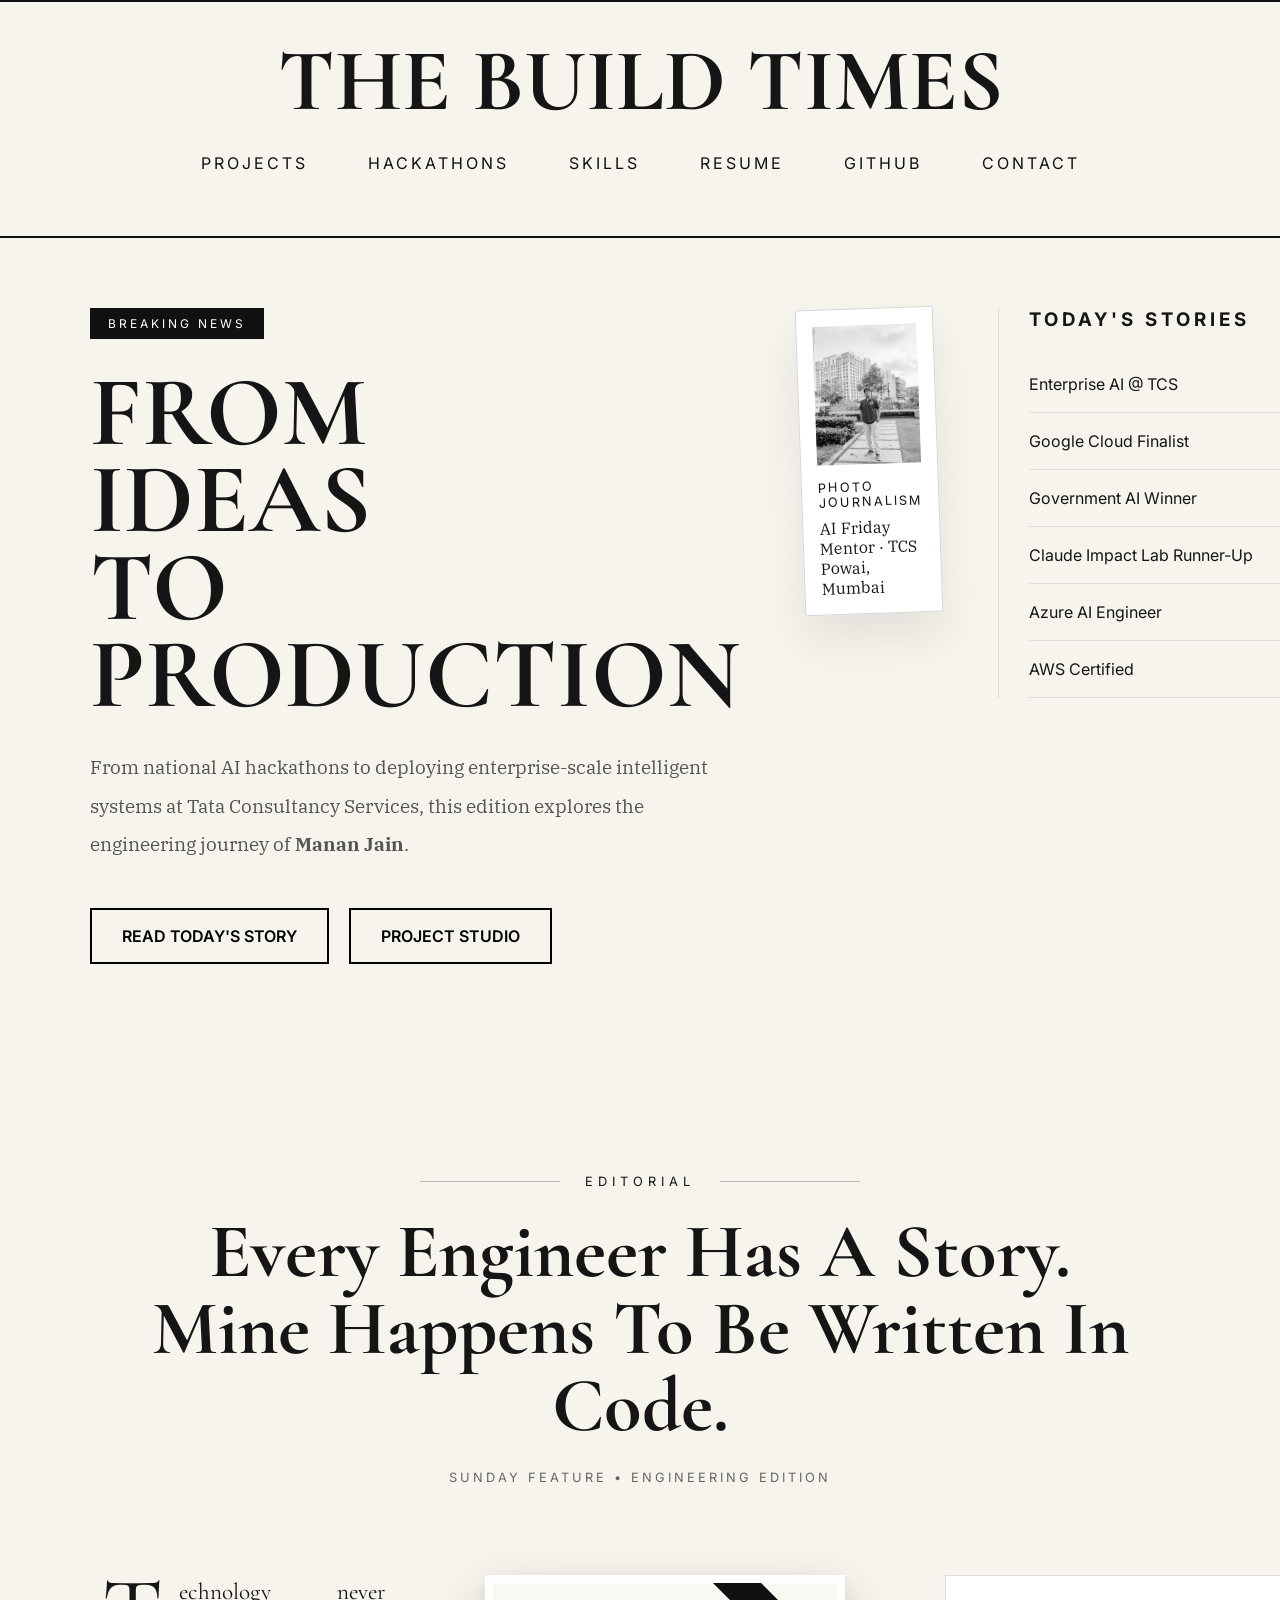
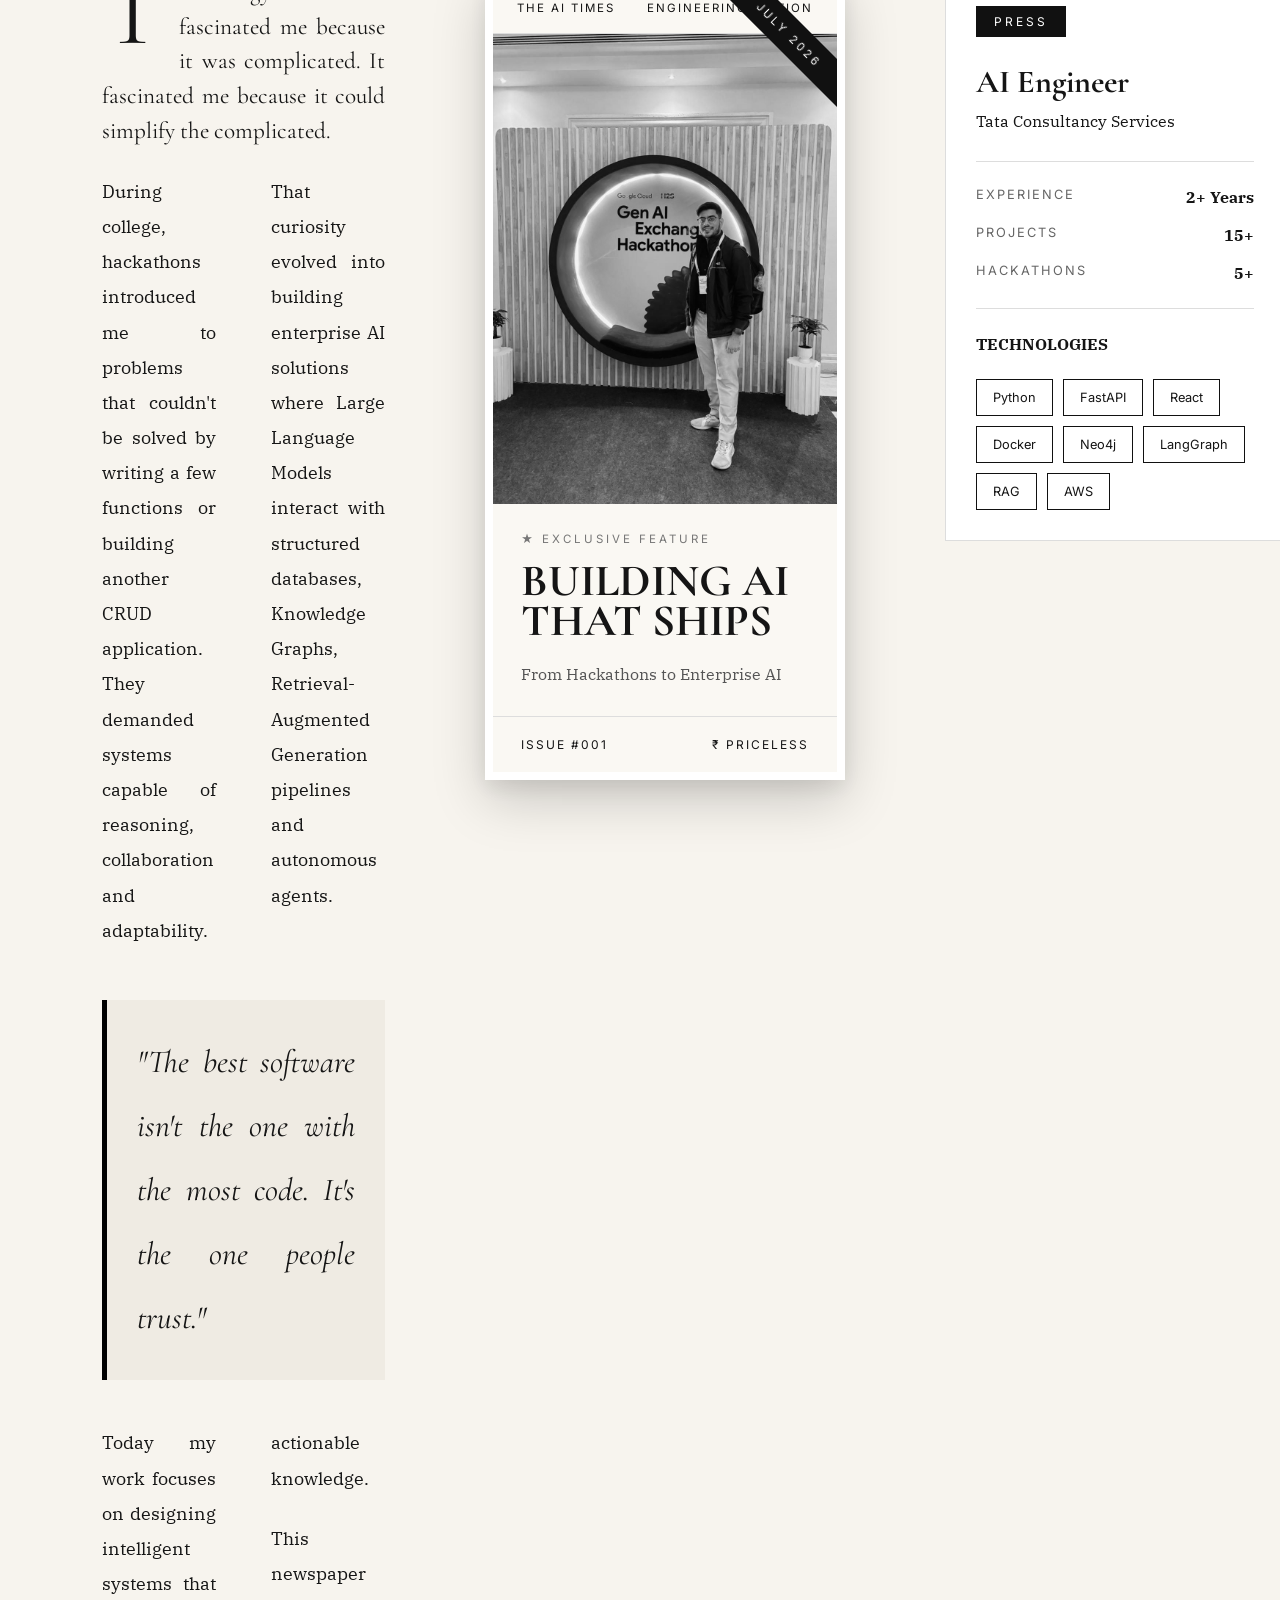
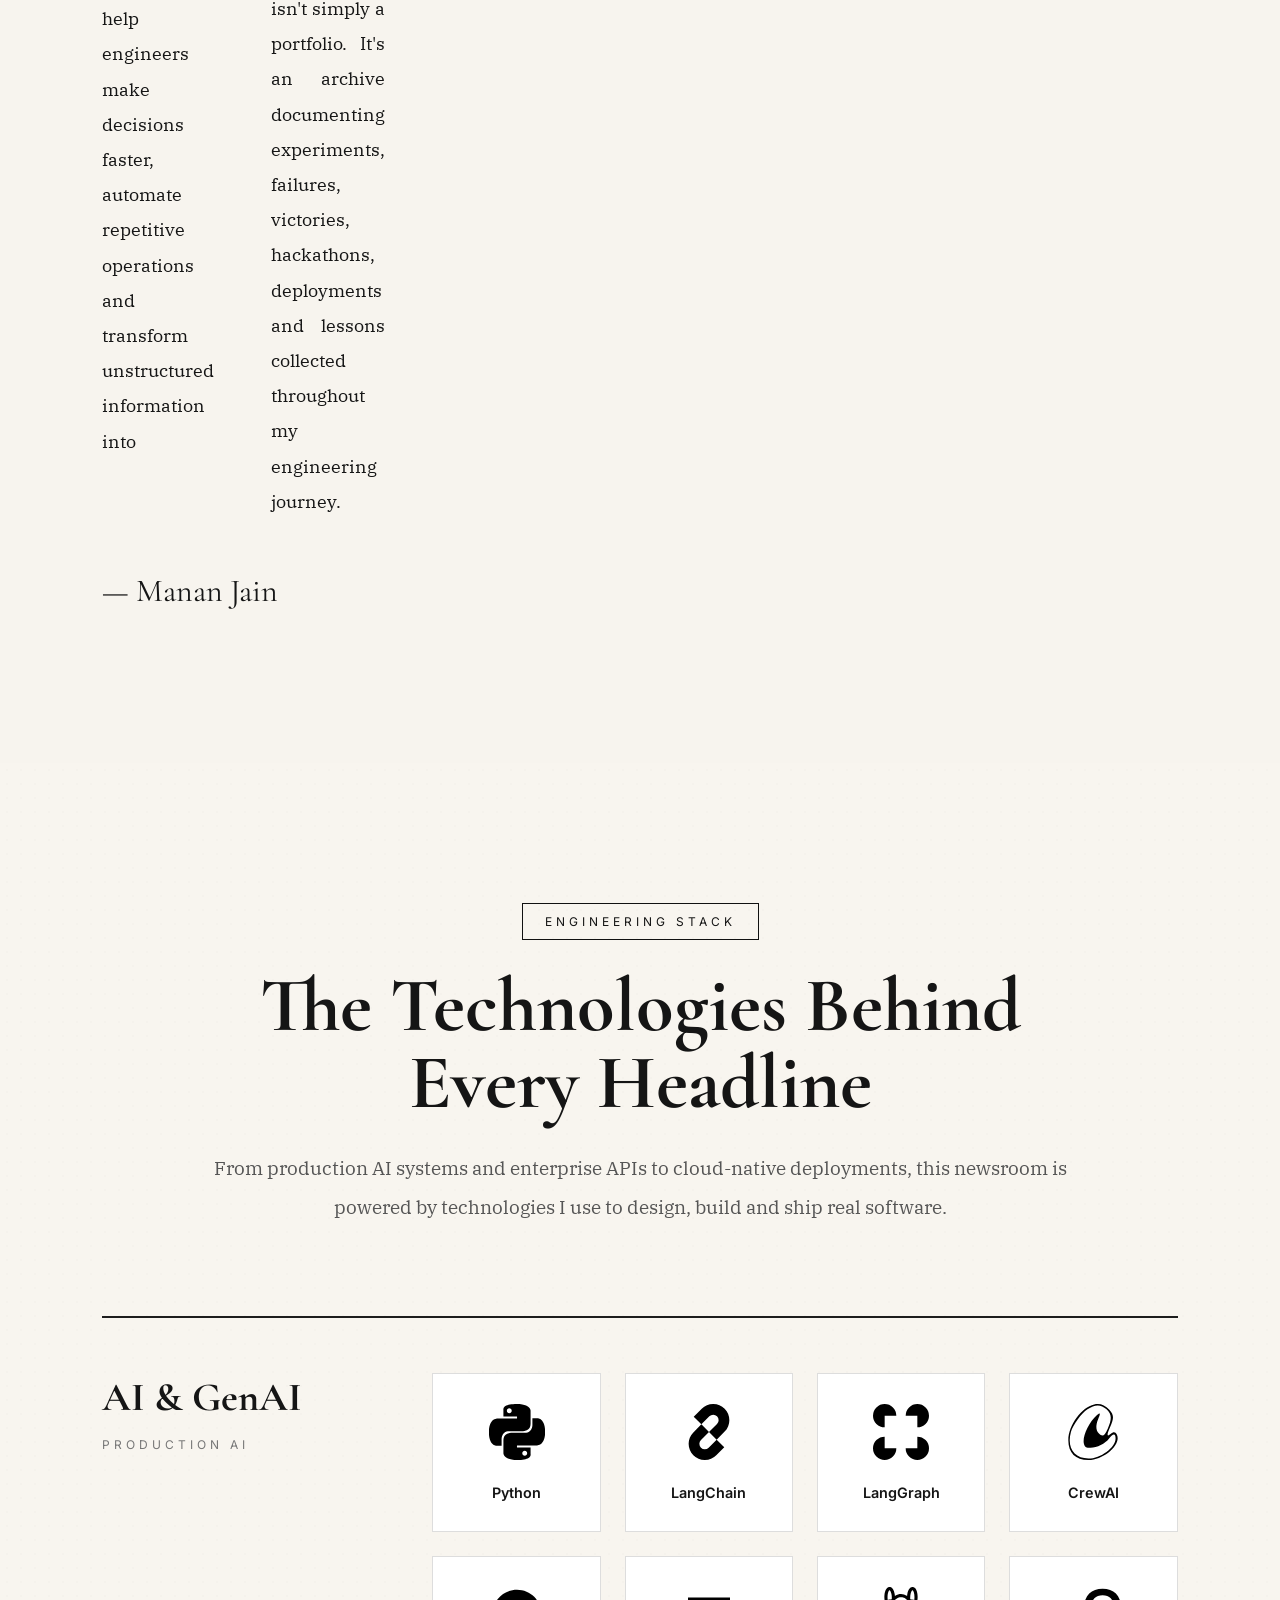
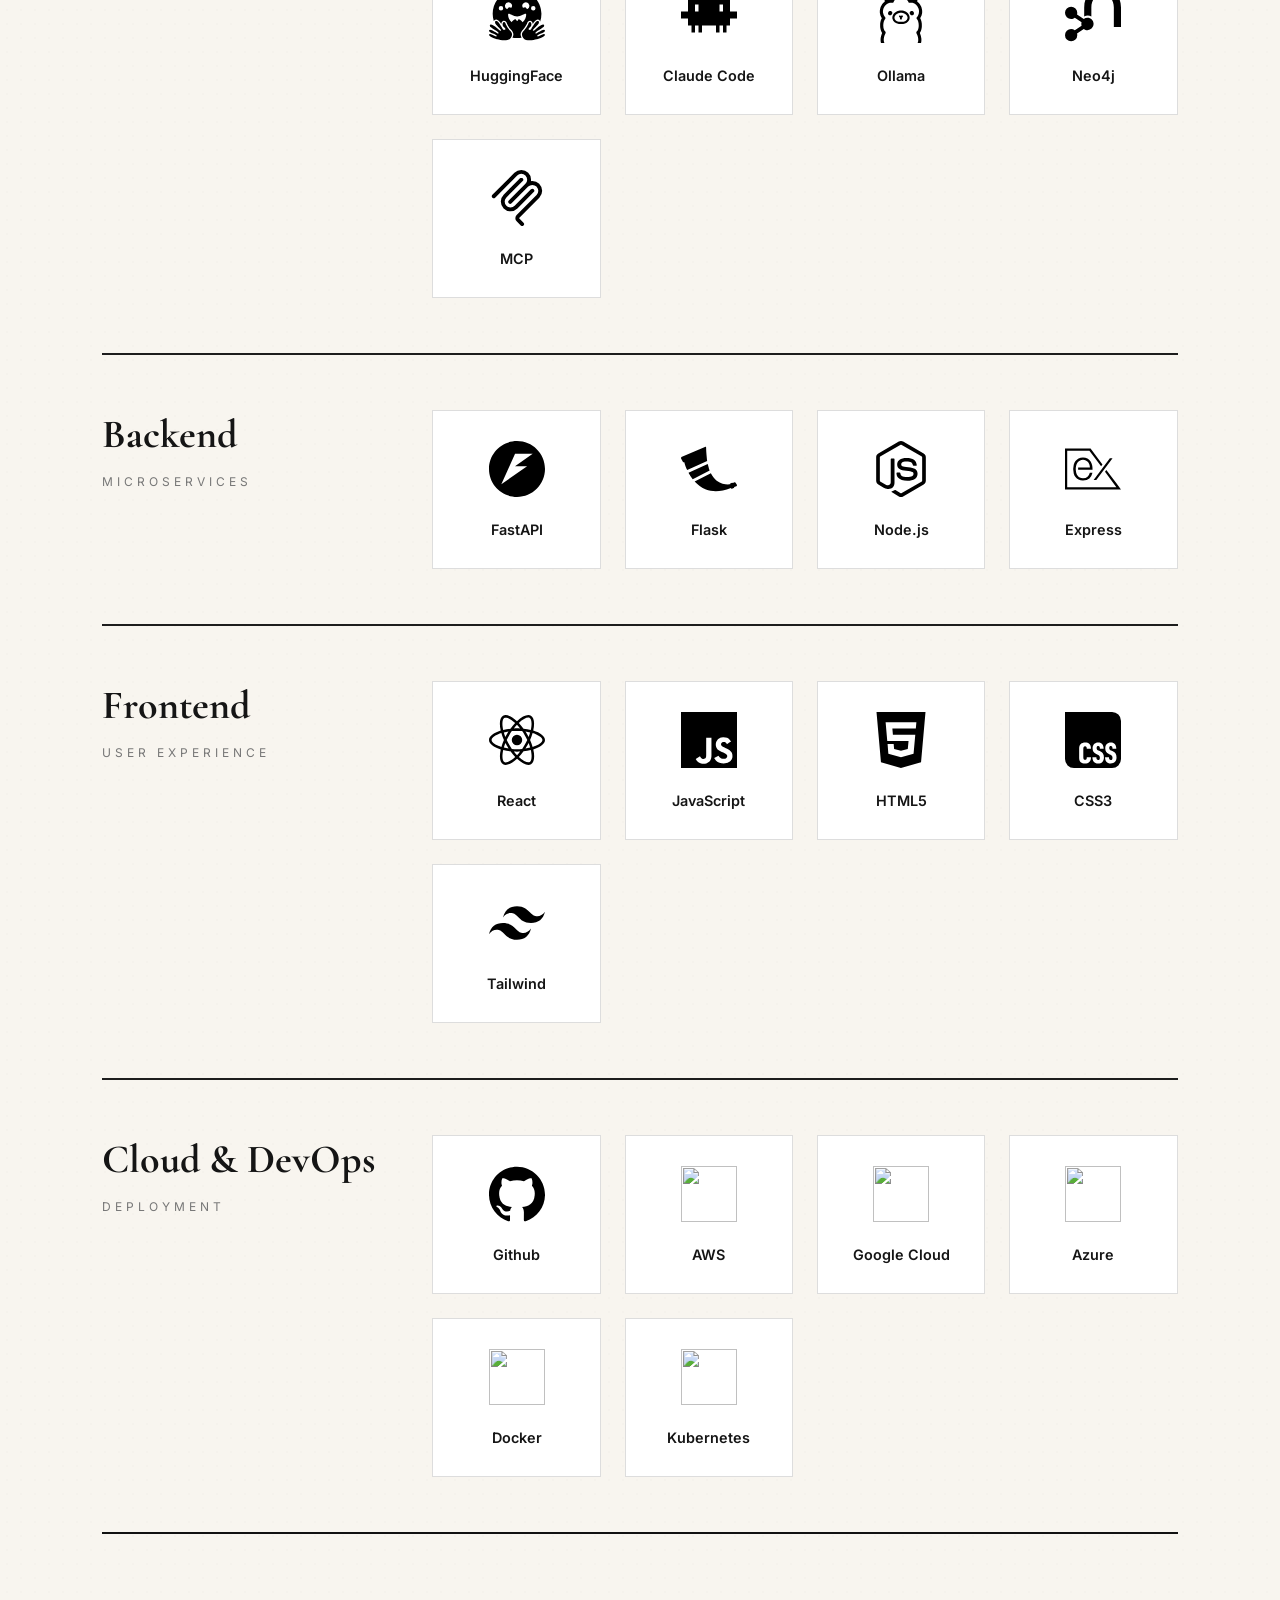
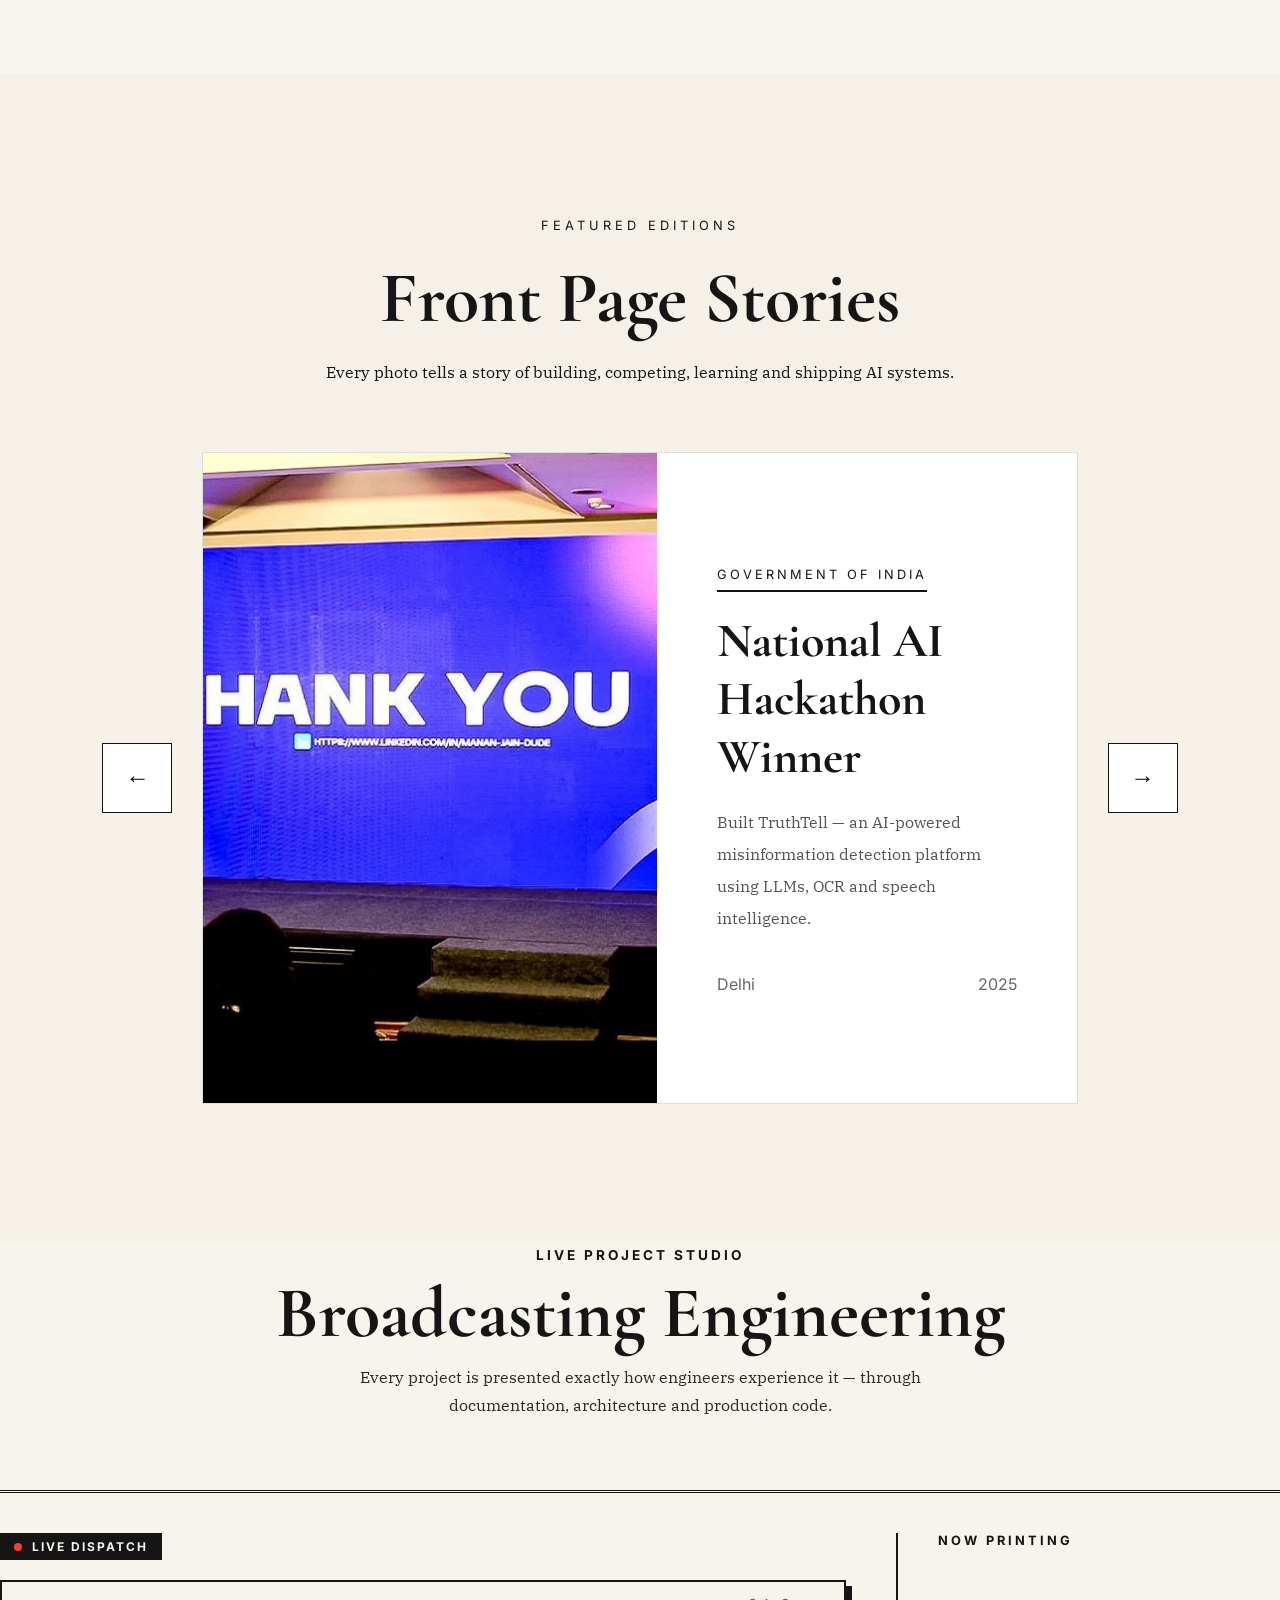
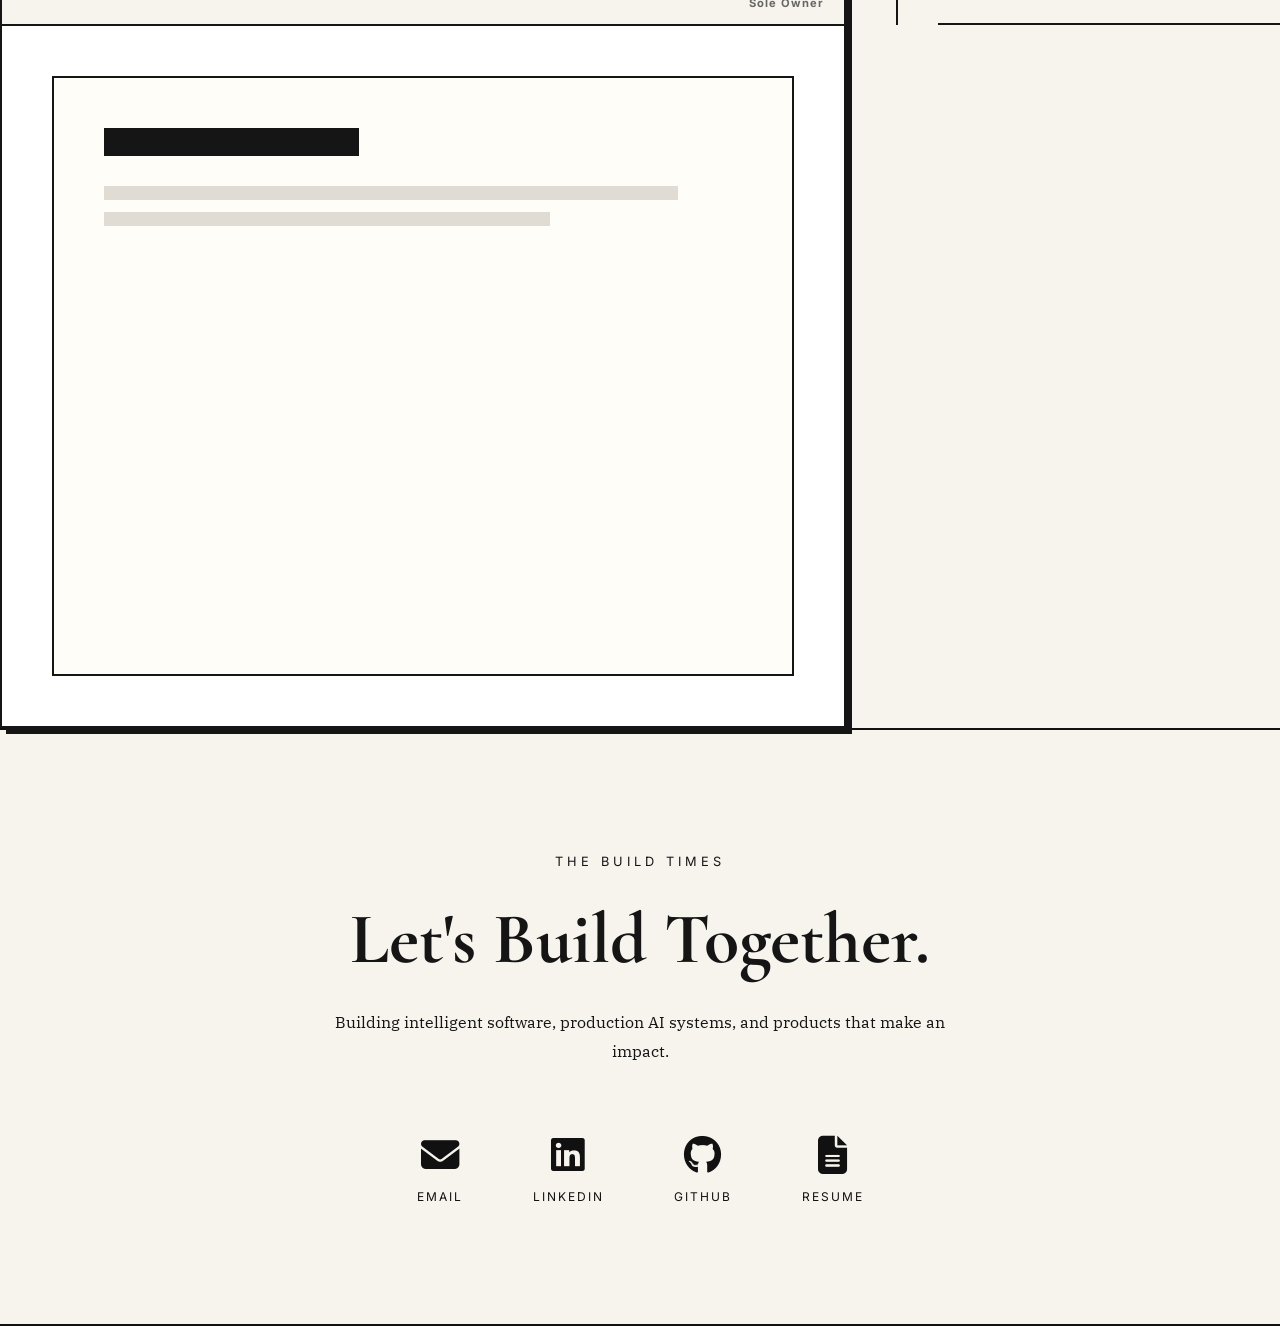
==== index.html @ 295b3997 "updated" ====
<!DOCTYPE html>
<html lang="en">

<head>

    <meta charset="UTF-8">

    <meta name="viewport"
          content="width=device-width, initial-scale=1.0">

    <meta name="description"
          content="The AI Times | AI Engineer Manan Jain">

    <title>The AI Times | Manan Jain</title>

    <!-- Fonts -->

    <link rel="preconnect"
          href="https://fonts.googleapis.com">

    <link rel="preconnect"
          href="https://fonts.gstatic.com"
          crossorigin>

    <link href="https://fonts.googleapis.com/css2?family=Cormorant+Garamond:wght@400;500;600;700&family=IBM+Plex+Serif:wght@300;400;500;600&family=IBM+Plex+Mono:wght@400;500&family=Inter:wght@300;400;500;600;700&display=swap"
          rel="stylesheet">

    <link rel="stylesheet"
          href="css/style.css">
          <link rel="stylesheet"
          href="css/editor.css">
          <link rel="stylesheet"
          href="css/newsroom.css">
          <link rel="stylesheet" href="css/engineering-stack.css">
          <link rel="stylesheet" href="css/hackathon.css">
          <link rel="stylesheet" href="css/projects.css">
          <link rel="stylesheet" href="css/final-edition.css">
          <link rel="stylesheet" href="https://cdnjs.cloudflare.com/ajax/libs/github-markdown-css/5.5.1/github-markdown-light.min.css">
          <link rel="stylesheet"
href="https://cdnjs.cloudflare.com/ajax/libs/font-awesome/6.7.2/css/all.min.css">
<script src="https://cdnjs.cloudflare.com/ajax/libs/marked/12.0.2/marked.min.js"></script>

</head>

<body>

<div class="paper-overlay"></div>

<header class="masthead">


    <h1 class="newspaper-name">

        THE BUILD TIMES

    </h1>

    <nav class="masthead-bottom">
         <a href="#projects">Projects</a>

        <a href="#hackathons">Hackathons</a>

        <a href="#stack">Skills</a>


        <a href="https://drive.google.com/file/d/14LAEJkdYUDRkCPzv9OD-IFrw7Sqq-zqJ/view?usp=drive_link" target="_blank">Resume</a>

        <a href="https://github.com/manan-dude" target="_blank">GitHub</a>

        <a href="#contact">Contact</a>

    </nav>

</header>
<main>

<section class="hero">

    <div class="hero-left">

        <span class="breaking">

            BREAKING NEWS

        </span>

        <h2>

    FROM

    <br>

    IDEAS

    <br>

    TO

    <br>

    PRODUCTION

</h2>
        <p>

            From national AI hackathons to deploying
            enterprise-scale intelligent systems at Tata Consultancy Services,
            this edition explores the engineering journey of
            <strong>Manan Jain</strong>.

        </p>

        <div class="hero-buttons">

            <a href="#editor">

                READ TODAY'S STORY

            </a>

            <a href="#projects">

                PROJECT STUDIO

            </a>

        </div>

    </div>

    <div class="hero-center">

        <div class="photo-card">

            <img src="assets/images/editor1.jpg"
                 alt="Manan Jain">

            <div class="photo-caption">

                PHOTO JOURNALISM

                <span>

                    AI Friday Mentor · TCS Powai, Mumbai

                </span>

            </div>

        </div>

    </div>

  
    <aside class="hero-right">

        <h3>

            TODAY'S STORIES

        </h3>

        <ul>

            <li>Enterprise AI @ TCS</li>

            <li>Google Cloud Finalist</li>

            <li>Government AI Winner</li>

            <li>Claude Impact Lab Runner-Up</li>

            <li>Azure AI Engineer</li>

            <li>AWS Certified</li>

        </ul>

    </aside>

</section>


<!-- ===================================================
                    EDITOR'S NOTE
==================================================== -->

<section class="editorial" id="editor">

    <div class="editorial-heading">

        <div class="heading-line"></div>

        <span>EDITORIAL</span>

        <div class="heading-line"></div>

    </div>

    <h2 class="editor-title">

        Every Engineer Has A Story.

        <br>

        Mine Happens To Be Written In Code.

    </h2>

    <p class="editor-date">

        Sunday Feature • Engineering Edition

    </p>

    <div class="editorial-grid">

        <!-- LEFT ARTICLE -->

        <article class="editor-story">

            <p class="lead">

                Technology never fascinated me because it was complicated.

                It fascinated me because it could simplify the complicated.

            </p>

            <p>

                During college, hackathons introduced me to problems that
                couldn't be solved by writing a few functions or building another
                CRUD application. They demanded systems capable of reasoning,
                collaboration and adaptability.

            </p>

            <p>

                That curiosity evolved into building enterprise AI solutions
                where Large Language Models interact with structured databases,
                Knowledge Graphs, Retrieval-Augmented Generation pipelines and
                autonomous agents.

            </p>

            <blockquote>

                "The best software isn't the one with the most code.

                It's the one people trust."

            </blockquote>

            <p>

                Today my work focuses on designing intelligent systems that help
                engineers make decisions faster, automate repetitive operations
                and transform unstructured information into actionable
                knowledge.

            </p>

            <p>

                This newspaper isn't simply a portfolio.

                It's an archive documenting experiments, failures, victories,
                hackathons, deployments and lessons collected throughout my
                engineering journey.

            </p>

            <footer>

                — Manan Jain

            </footer>

        </article>


        <!-- CENTER IMAGE -->

        <!-- Magazine Cover -->

<div class="magazine-wrapper">

    <div class="magazine-cover">

        <div class="issue-tag">
            JULY 2026
        </div>

        <div class="cover-header">

            <span>THE AI TIMES</span>

            <span>ENGINEERING EDITION</span>

        </div>

        <div class="cover-image">

            <img src="assets/images/google-cloud.jpg"
                 alt="Manan Jain">

        </div>

        <div class="cover-content">

            <p class="exclusive">

                ★ EXCLUSIVE FEATURE
            </p>

            <h3>

                BUILDING AI
                <br>
                THAT SHIPS

            </h3>

            <p class="cover-description">

                From Hackathons to Enterprise AI

            </p>

        </div>

        <div class="cover-footer">

            <span>Issue #001</span>

            <span>₹ PRICELESS</span>

        </div>

        <div class="shine"></div>

    </div>

</div>


        <!-- RIGHT PANEL -->

        <aside class="press-card">

            <div class="stamp">

                PRESS

            </div>

            <h3>

                AI Engineer

            </h3>

            <p>

                Tata Consultancy Services

            </p>

            <div class="divider"></div>

            <div class="passport">

                <span>Experience</span>

                <strong>2+ Years</strong>

            </div>

            <div class="passport">

                <span>Projects</span>

                <strong>15+</strong>

            </div>

            <div class="passport">

                <span>Hackathons</span>

                <strong>5+</strong>

            </div>

            <div class="divider"></div>

            <h4>

                TECHNOLOGIES

            </h4>

            <div class="skills">

                <span>Python</span>

                <span>FastAPI</span>

                <span>React</span>

                <span>Docker</span>

                <span>Neo4j</span>

                <span>LangGraph</span>

                <span>RAG</span>

                <span>AWS</span>

            </div>

        </aside>

    </div>

</section>

<!-- ======================================================
                ENGINEERING STACK
======================================================= -->

<section class="engineering-stack" id="stack">

    <div class="stack-header">

        <span class="stack-tag">

            ENGINEERING STACK

        </span>

        <h2>

            The Technologies Behind Every Headline

        </h2>

        <p>

            From production AI systems and enterprise APIs to cloud-native
            deployments, this newsroom is powered by technologies I use to
            design, build and ship real software.

        </p>

    </div>

    <!-- AI -->

    <article class="stack-category">

        <div class="category-header">

            <h3>AI & GenAI</h3>

            <span>PRODUCTION AI</span>

        </div>

        <div class="logo-grid">

            <div class="tech-card" >
                <img src="assets/images/icons/backend/python.svg">
                <span>Python</span>
            </div>

            <div class="tech-card" >
                <img src="assets/images/icons/ai/langchain.svg">
                <span>LangChain</span>
            </div>

            <div class="tech-card" >
                <img src="assets/images/icons/ai/langgraph.svg">
                <span>LangGraph</span>
            </div>

            <div class="tech-card" >
               <img src="assets/images/icons/ai/crewai.svg">
                <span>CrewAI</span>
            </div>


            <div class="tech-card" >
                <img src="assets/images/icons/ai/huggingface.svg">
                <span>HuggingFace</span>
            </div>

             <div class="tech-card" >
                <img src="assets/images/icons/ai/claudecode.svg">
                <span>Claude Code</span>
            </div>


            <div class="tech-card" >
                <img src="assets/images/icons/ai/ollama.svg">
                <span>Ollama</span>
            </div>

            <div class="tech-card" >
                <img src="assets/images/icons/ai/neo4j.svg">
                <span>Neo4j</span>
            </div>

              <div class="tech-card" >
                <img src="assets/images/icons/ai/modelcontextprotocol.svg">
                <span>MCP</span>
            </div>

        </div>

    </article>

    <!-- Backend -->

    <article class="stack-category">

        <div class="category-header">

            <h3>Backend</h3>

            <span>MICROSERVICES</span>

        </div>

        <div class="logo-grid">

            <div class="tech-card" >

                <img src="assets/images//icons/backend/fastapi.svg">

                <span>FastAPI</span>

            </div>

            <div class="tech-card" >

                <img src="assets/images/icons/backend/flask.svg">

                <span>Flask</span>

            </div>

            <div class="tech-card" >

                <img src="assets/images/icons/backend/nodedotjs.svg">

                <span>Node.js</span>

            </div>

            <div class="tech-card" >

                <img src="assets/images/icons/backend/express.svg">

                <span>Express</span>

            </div>

        </div>

    </article>

    <!-- Frontend -->

    <article class="stack-category">

        <div class="category-header">

            <h3>Frontend</h3>

            <span>USER EXPERIENCE</span>

        </div>

        <div class="logo-grid">

            <div class="tech-card" >

                <img src="assets/images/icons/frontend/react.svg">

                <span>React</span>

            </div>

            <div class="tech-card" >

                <img src="assets/images/icons/frontend/javascript.svg">

                <span>JavaScript</span>

            </div>

            <div class="tech-card" >

                <img src="assets/images/icons/frontend/html5.svg">

                <span>HTML5</span>

            </div>

            <div class="tech-card" >

                <img src="assets/images/icons/frontend/css.svg">

                <span>CSS3</span>

            </div>

            <div class="tech-card" >

                <img src="assets/images/icons/frontend/tailwindcss.svg">

                <span>Tailwind</span>

            </div>

        </div>

    </article>

    <!-- Cloud -->

    <article class="stack-category">

        <div class="category-header">

            <h3>Cloud & DevOps</h3>

            <span>DEPLOYMENT</span>

        </div>

        <div class="logo-grid">

            <div class="tech-card" >

                <img src="assets/images/icons/cloud/github.svg">

                <span>Github</span>

            </div>

            <div class="tech-card" >

                
            <img src="https://cdn.jsdelivr.net/gh/devicons/devicon@latest/icons/amazonwebservices/amazonwebservices-original-wordmark.svg" />
          

                <span>AWS</span>

            </div>

            <div class="tech-card" >

                
            <img src="https://cdn.jsdelivr.net/gh/devicons/devicon@latest/icons/googlecloud/googlecloud-original.svg" />
          

                <span>Google Cloud</span>

            </div>

            <div class="tech-card" >

                
            <img src="https://cdn.jsdelivr.net/gh/devicons/devicon@latest/icons/azure/azure-original.svg" />
          

                <span>Azure</span>

            </div>

            <div class="tech-card" >

               
            <img src="https://cdn.jsdelivr.net/gh/devicons/devicon@latest/icons/docker/docker-original.svg" />
          

                <span>Docker</span>

            </div>

            <div class="tech-card" >

            <img src="https://cdn.jsdelivr.net/gh/devicons/devicon@latest/icons/kubernetes/kubernetes-original.svg" />
          

                <span>Kubernetes</span>

            </div>

        </div>

    </article>

</div>

</section>

<!-- ==========================================
        FRONT PAGE STORIES
=========================================== -->

<section class="hackathon-section" id="hackathons">

    <div class="section-title">

        <span>FEATURED EDITIONS</span>

        <h2>Front Page Stories</h2>

        <p>
            Every photo tells a story of building, competing, learning and
            shipping AI systems.
        </p>

    </div>

    <div class="carousel">

        <button class="nav prev">&#8592;</button>

        <div class="carousel-track">

            <!-- Slide 1 -->

            <article class="story active">

                <div class="story-image">

                    <img src="assets/images/hackathon/govt-ai.jpg">

                </div>

                <div class="story-content">

                    <span class="edition">

                        GOVERNMENT OF INDIA

                    </span>

                    <h3>

                        National AI Hackathon Winner

                    </h3>

                    <p>

                        Built TruthTell — an AI-powered misinformation
                        detection platform using LLMs, OCR and speech
                        intelligence.

                    </p>

                    <div class="meta">

                        <span>Delhi</span>

                        <span>2025</span>

                    </div>

                </div>

            </article>

            <!-- Slide 2 -->

            <article class="story">

                <div class="story-image">

                    <img src="assets/images/hackathon/google.jpg">

                </div>

                <div class="story-content">

                    <span class="edition">

                        GOOGLE CLOUD

                    </span>

                    <h3>

                        Global GenAI Finalist

                    </h3>

                    <p>

                        Reached the final round among thousands of teams by
                        building a production-ready GenAI solution.

                    </p>

                    <div class="meta">

                        <span>Banglore</span>

                        <span>2025</span>

                    </div>

                </div>

            </article>

                        <!-- Slide 3 -->

            <article class="story">

                <div class="story-image">

                    <img src="assets/images/hackathon/Claude.jpg">

                </div>

                <div class="story-content">

                    <span class="edition">

                        Claude x Nashik Kumbathon


                    </span>

                    <h3>
                        Claude India Impact Lab  Runner-up
                       
                    </h3>

                    <p>

                        Secured 2nd Position by developing a real-time CCTV face recognition system that identifies missing persons using
pretrained face recognition models, face embeddings, and vector similarity search.


                    </p>

                    <div class="meta">

                        <span>Mumbai</span>

                        <span>2026</span>

                    </div>

                </div>

            </article>

                    <!-- Slide 3 -->

            <article class="story">

                <div class="story-image">

                    <img src="assets/images/hackathon/certificate.png">

                </div>

                <div class="story-content">

                    <span class="edition">

                        Adobe


                    </span>

                    <h3>
                       Document Cloud Hackathon  Winner
                       
                    </h3>

                    <p>

                       This challenge aims to create a Resume Builder application that uses the Adobe Document Generation API to dynamically create PDF resumes from DOCX based templates.


                    </p>

                    <div class="meta">

                        <span>Jaipur</span>

                        <span>2023</span>

                    </div>

                </div>

            </article>




        </div>

        <button class="nav next">&#8594;</button>

    </div>

</section>

<!-- ======================================
        LIVE PROJECT STUDIO
======================================= -->
<section class="studio" id="projects">
 
    <div class="studio-header">
        <span>Live Project Studio</span>
        <h2>Broadcasting Engineering</h2>
        <p>
            Every project is presented exactly how engineers experience it —
            through documentation, architecture and production code.
        </p>
    </div>
 
    <div class="studio-grid">
 
        <!-- LEFT: Editorial Document Framing -->
        <div class="document-area">
 
            <div class="live-indicator">
                <span class="dot"></span>
                LIVE DISPATCH
            </div>
 
            <div class="document-frame">
                <!-- Clean Editorial Header replacing the dark browser bar -->
                <div class="document-meta-bar">
                    <div class="document-url" id="browser-address"></div>
                    <div class="document-stamp">Sole Owner</div>
                </div>
 
                <!-- Main markdown output area -->
                <div id="readme-container" class="markdown-body">
                    <!-- Clean minimal line placeholder matching paper theme -->
                    <div class="readme-skeleton">
                        <div class="skel-line h"></div>
                        <div class="skel-line w90"></div>
                        <div class="skel-line w70"></div>
                    </div>
                    
                </div>

                <div id="iframe-container" style="display:none;">
    <iframe
        id="project-frame"
        loading="lazy">
    </iframe>
</div>
            </div>
        </div>
 
        <!-- RIGHT: Editorial Index Sidebar -->
        <aside class="studio-sidebar">
 
            <span class="playing">NOW PRINTING</span>
            <h3 id="project-title"></h3>
            <p id="project-description"></p>
 
            <div class="stack-list" id="stack-list"></div>
            
            <nav class="channel-list" id="channel-list"></nav>
 
        </aside>
    </div>
 
</section>

<!-- ===========================================
            FINAL EDITION
=========================================== -->
<section class="contact-section" id="contact">

    <span class="contact-tag">

        THE BUILD TIMES

    </span>

    <h2>

        Let's Build Together.

    </h2>

    <p>

        Building intelligent software, production AI systems,
        and products that make an impact.

    </p>

    <div class="contact-links">

        <a href="mailto:manan9950678721@gmail.com">

            <i class="fa-solid fa-envelope"></i>

            <span>Email</span>

        </a>

        <a href="https://www.linkedin.com/in/manan-jain-dude/"
           target="_blank">

            <i class="fa-brands fa-linkedin"></i>

            <span>LinkedIn</span>

        </a>

        <a href="https://github.com/manan-dude"
           target="_blank">

            <i class="fa-brands fa-github"></i>

            <span>GitHub</span>

        </a>

        <a href="https://drive.google.com/file/d/14LAEJkdYUDRkCPzv9OD-IFrw7Sqq-zqJ/view?usp=drive_link"
           target="_blank">

            <i class="fa-solid fa-file-lines"></i>

            <span>Resume</span>

        </a>

    </div>

</section>

 
<script>
/* ===================================================
   PROJECT REGISTRY
   ---------------------------------------------------
   This is the ONLY place you edit to add a project.
 
   1. Drop your project's README.md into /readmes,
      named to match the `readme` path below.
   2. Add an entry to this array.
   3. Done — the sidebar, browser address bar, channel
      list, and screen all wire themselves up.
=================================================== */
 
const PROJECTS = [
     {
    id: "portfolio",
    label: "01 AI Analyst",
    title: "AI Analyst",
    description: "Venture Capitalist can review the startup's AI portfolio and get insights about the startup.",
    type: "html",
    source: "readmes/ai_analyst.html",
    stack: [
       "React", "FastAPI", "LangChain", "Redis", "Plotly", "Google Cloud", "MongoDB", "VertexAI"
    ]
},
    {
        id: "Talent Rank",
        label: "02 Talent Rank",
        title: "Talent Rank",
        description: "Intelligent Candidate Discovery & Ranking — at scale, on a laptop.",
        stack: ["Python", "FastAPI", "ML", "VectorDB", "LangChain"],
        address: "github.com/manan-dude/talent-rank",
        readme: "readmes/talent-rank.md",
        type: "readme"
    },
        {
        id: "AI Data Analyst",
        label: "03 AI Data Assistant",
        title: "Data Assistant",
        description: "A tool for analyzing and visualizing data with AI-powered insights.",
        stack: ["Python","langchain","plotly","react","fastapi","redis"],
        address: "github.com/manan-dude/ai-data-analyst",
        readme: "readmes/data_assist.md",
        type: "readme"
    },
    {
        id: "query-fusion",
        label: "04 Query Fusion",
        title: "Query Fusion",
        description: "A retrieval engine that blends structured and vector search into one query layer.",
        stack: ["HTML", "CSS", "JavaScript","MANIFEST"],
        address: "github.com/manan-dude/query-fusion",
        readme: "readmes/query-fusion.md",
        type: "readme"
    },

  
];
 
const readmeCache = {};
const readmeContainer = document.getElementById("readme-container");
const browserAddress = document.getElementById("browser-address");
const iframeContainer = document.getElementById("iframe-container");
const projectFrame = document.getElementById("project-frame");
const titleEl = document.getElementById("project-title");
const descEl = document.getElementById("project-description");
const stackEl = document.getElementById("stack-list");
const channelListEl = document.getElementById("channel-list");
 
marked.setOptions({ breaks: true, gfm: true });
 
function skeletonHTML(){
    return `<div class="readme-skeleton">
        <div class="skel-line h"></div>
        <div class="skel-line w90"></div>
        <div class="skel-line w70"></div>
        <div class="skel-line w90"></div>
        <div class="skel-line w40"></div>
    </div>`;
}
 
function errorHTML(project){
    return `<div class="readme-error">
        <p>Couldn't find <code>${project.readme}</code>.</p>
        <p>Make sure the file exists in the <code>readmes</code> folder
        next to this page.</p>
    </div>`;
}
 
async function fetchReadme(project){
    if (readmeCache[project.id]) return readmeCache[project.id];
    try{
        const res = await fetch(project.readme);
        if (!res.ok) return null;
        const text = await res.text();
        readmeCache[project.id] = text;
        return text;
    }catch(e){
        return null;
    }
}
 
function renderChannels(activeId){
    channelListEl.innerHTML = "";
    PROJECTS.forEach(project => {
        const btn = document.createElement("button");
        btn.className = "channel" + (project.id === activeId ? " active" : "");
        btn.textContent = project.label;
        btn.addEventListener("click", () => selectProject(project.id));
        channelListEl.appendChild(btn);
    });
}
 
function renderStack(project){
    stackEl.innerHTML = project.stack.map(s => `<span>${s}</span>`).join("");
}
 
async function selectProject(id) {
    const project = PROJECTS.find(p => p.id === id);
    if (!project) return;
 
    // 1. Update text metadata smoothly with fade animation
    titleEl.style.opacity = 0;
    descEl.style.opacity = 0;
    setTimeout(() => {
        titleEl.textContent = project.title;
        descEl.textContent = project.description;
        titleEl.style.opacity = 1;
        descEl.style.opacity = 1;
    }, 150);
 
    // 2. Update common sidebar/header items
    renderStack(project);
    renderChannels(id);
    browserAddress.textContent = "THE AI TIMES • ISSUE 0" + (PROJECTS.indexOf(project) + 1);
 
    // 3. Route actions completely based on project type
    if (project.type === "readme") {
        // Toggle view containers
        readmeContainer.style.display = "block";
        iframeContainer.style.display = "none";
        projectFrame.src = ""; // Clear out previous iframe source
 
        // Show skeleton loading lines
        readmeContainer.innerHTML = skeletonHTML();
 
        // Fetch and parse markdown text
        const md = await fetchReadme(project);
        if (md) {
            readmeContainer.style.opacity = 0;
            setTimeout(() => {
                // If container already has class="markdown-body", you can drop the extra wrap div
                readmeContainer.innerHTML = marked.parse(md); 
                readmeContainer.style.opacity = 1;
            }, 200);
        } else {
            readmeContainer.innerHTML = errorHTML(project);
        }

    } else {
        // Toggle view containers for Live Preview
        readmeContainer.style.display = "none";
        iframeContainer.style.display = "block";
        projectFrame.src = project.source;
 
    }
} 
renderChannels(PROJECTS[0].id);
renderStack(PROJECTS[0]);
selectProject(PROJECTS[0].id);
</script>
<script src="js/hackathon.js"></script>
</html>
---- css/style.css ----
*{

margin:0;

padding:0;

box-sizing:border-box;

}

body{

background:#F7F4EE;

font-family:"IBM Plex Serif",serif;

color:#151515;

overflow-x:hidden;

}

.paper-overlay{

position:fixed;

inset:0;

pointer-events:none;

opacity:.07;

background-image:url("https://grainy-gradients.vercel.app/noise.svg");

z-index:-1;

}

.masthead{

    max-width:1400px;

    margin:0 auto;

    padding:35px 0;

    border-top:2px solid #111;

    border-bottom:2px solid #111;

    display:grid;

    grid-template-rows:auto auto auto;

    justify-items:center;

    row-gap:28px;

}

.masthead-top,
.masthead-bottom{

    display:flex;

    justify-content:center;

    align-items:center;

    gap:60px;

    flex-wrap:wrap;

    width:100%;

}
.masthead-top a,
.masthead-bottom a{

    position:relative;

    text-decoration:none;

    color:#111;

    text-transform:uppercase;

    letter-spacing:3px;

    font-size:1rem;

    font-family:Inter,sans-serif;

    transition:color .3s ease;

}

.masthead-top a::after,
.masthead-bottom a::after{

    content:"";

    position:absolute;

    left:50%;

    bottom:-8px;

    width:0;

    height:1px;

    background:#111;

    transition:.35s ease;

    transform:translateX(-50%);

}

.masthead-top a:hover::after,
.masthead-bottom a:hover::after{

    width:100%;

}

.masthead-top a:hover,
.masthead-bottom a:hover{

    color:#000;

}
.newspaper-name{

    font-family:"Cormorant Garamond",serif;

    font-size:5.5rem;

    font-weight:700;

    line-height:1;

    text-align:center;

    margin:0;

}

.hero{

padding:70px 7%;

display:grid;

grid-template-columns:1.3fr .9fr 300px;

gap:60px;

align-items:start;

}

.breaking{

display:inline-block;

background:#111;

color:white;

padding:8px 18px;

font-family:Inter;

letter-spacing:3px;

font-size:.75rem;

margin-bottom:30px;

}

.hero-left h2{

font-family:"Cormorant Garamond",serif;

font-size:6.2rem;

line-height:.88;

margin-bottom:30px;

}

.hero-left p{

font-size:1.2rem;

line-height:2;

color:#555;

max-width:700px;

}

.hero-buttons{

display:flex;

gap:20px;

margin-top:45px;

}

.hero-buttons a{

text-decoration:none;

border:2px solid black;

padding:16px 30px;

color:black;

font-family:Inter;

font-weight:600;

transition:.35s;

}

.hero-buttons a:hover{

background:black;

color:white;

}

.photo-card{

background:white;

padding:16px;

border:1px solid #d6d6d6;

box-shadow:0 25px 45px rgba(0,0,0,.08);

transform:rotate(-2deg);

transition:.45s;

}

.photo-card:hover{

transform:rotate(0deg) translateY(-10px);

}

.photo-card img{

width:100%;

display:block;

filter:grayscale(100%);

transition:.45s;

}

.photo-card:hover img{

filter:none;

}

.photo-caption{

margin-top:15px;

font-family:Inter;

font-size:.8rem;

letter-spacing:2px;

text-transform:uppercase;

}

.photo-caption span{

display:block;

margin-top:8px;

text-transform:none;

letter-spacing:0;

font-family:"IBM Plex Serif";

font-size:1rem;

}

.hero-right{

border-left:1px solid #ddd;

padding-left:30px;

}

.hero-right h3{

font-family:Inter;

letter-spacing:4px;

margin-bottom:25px;

}

.hero-right ul{

list-style:none;

}

.hero-right li{

padding:18px 0;

border-bottom:1px solid #ddd;

font-family:Inter;

transition:.3s;

cursor:pointer;

}

.hero-right li:hover{

padding-left:10px;

}


.top-nav,
.bottom-nav{

    display:flex;

    justify-content:center;

    gap:60px;

}

.top-nav a,
.bottom-nav a{

    text-decoration:none;

    color:#111;

    text-transform:uppercase;

    font-size:.75rem;

    letter-spacing:3px;

    font-family:Inter,sans-serif;

    transition:.3s;

}

.top-nav a:hover,
.bottom-nav a:hover{

    letter-spacing:5px;

}
---- css/editor.css ----
/* =======================================================
                EDITORIAL PAGE
======================================================= */

.editorial{

padding:140px 8%;

position:relative;

background:#f7f4ee;

}

.editorial-heading{

display:flex;

align-items:center;

justify-content:center;

gap:25px;

margin-bottom:25px;

}

.heading-line{

width:140px;

height:1px;

background:#bbb;

}

.editorial-heading span{

font-family:Inter;

letter-spacing:5px;

font-size:.8rem;

}

.editor-title{

font-family:"Cormorant Garamond",serif;

font-size:4.8rem;

line-height:1;

text-align:center;

max-width:1000px;

margin:auto;

}

.editor-date{

text-align:center;

margin-top:25px;

font-family:Inter;

letter-spacing:3px;

text-transform:uppercase;

font-size:.8rem;

color:#666;

}

.editorial-grid{

display:grid;

grid-template-columns:2fr 420px 340px;

gap:70px;

margin-top:90px;

align-items:start;

}

/* ARTICLE */

.editor-story{

font-size:1.1rem;

column-count:2;

column-gap:55px;

line-height:2;

text-align:justify;

}

.editor-story p{

margin-bottom:25px;

}

.lead{

font-size:1.45rem;

font-family:"Cormorant Garamond",serif;

line-height:1.5;

column-span:all;

margin-bottom:40px;

}

.lead:first-letter{

font-size:6rem;

float:left;

padding-right:16px;

line-height:.8;

font-family:"Cormorant Garamond",serif;

}

blockquote{

column-span:all;

font-family:"Cormorant Garamond",serif;

font-size:2rem;

padding:30px;

margin:45px 0;

border-left:5px solid black;

background:#efebe3;

font-style:italic;

}

.editor-story footer{

column-span:all;

margin-top:40px;

font-family:"Cormorant Garamond",serif;

font-size:2rem;

}

/* IMAGE */

.editor-photo{

position:sticky;

top:120px;

}

.paper{

background:white;

padding:18px;

transform:rotate(-3deg);

box-shadow:0 20px 50px rgba(0,0,0,.08);

transition:.5s;

}

.paper:hover{

transform:rotate(0deg) translateY(-10px);

}

.paper img{

width:100%;

display:block;

filter:grayscale(100%);

transition:.5s;

}

.paper:hover img{

filter:none;

}

.editor-photo figcaption{

margin-top:18px;

font-family:Inter;

font-size:.75rem;

letter-spacing:3px;

text-transform:uppercase;

text-align:center;

}

.editor-photo figcaption span{

display:block;

margin-top:8px;

letter-spacing:0;

font-size:1rem;

text-transform:none;

font-family:"IBM Plex Serif";

}

/* PRESS CARD */

.press-card{

background:white;

border:1px solid #ddd;

padding:30px;

position:sticky;

top:120px;

}

.stamp{

display:inline-block;

padding:8px 18px;

background:#111;

color:white;

font-family:Inter;

letter-spacing:3px;

font-size:.75rem;

margin-bottom:25px;

}

.press-card h3{

font-size:2rem;

font-family:"Cormorant Garamond",serif;

}

.press-card p{

margin:10px 0 30px;

}

.divider{

height:1px;

background:#ddd;

margin:25px 0;

}

.passport{

display:flex;

justify-content:space-between;

margin-bottom:18px;

}

.passport span{

font-family:Inter;

font-size:.8rem;

letter-spacing:2px;

text-transform:uppercase;

color:#666;

}

.skills{

display:flex;

flex-wrap:wrap;

gap:10px;

margin-top:25px;

}

.skills span{

padding:10px 16px;

border:1px solid #111;

font-family:Inter;

font-size:.8rem;

transition:.3s;

}

.skills span:hover{

background:#111;

color:white;

cursor:pointer;

transform:translateY(-3px);

}

/* ==============================
      MAGAZINE COVER
================================ */

.magazine-wrapper{

display:flex;

justify-content:center;

align-items:center;

position:sticky;

top:120px;

}

.magazine-cover{

width:360px;

background:#faf8f3;

border:8px solid white;

box-shadow:

0 20px 50px rgba(0,0,0,.18),

0 8px 20px rgba(0,0,0,.08);

position:relative;

overflow:hidden;

transition:.5s;

cursor:pointer;

}

.magazine-cover:hover{

transform:

translateY(-12px)

rotate(-2deg)

scale(1.02);

}

.cover-header{

display:flex;

justify-content:space-between;

padding:18px 24px;

font-family:Inter;

font-size:.72rem;

letter-spacing:2px;

text-transform:uppercase;

border-bottom:1px solid #ddd;

}

.issue-tag{

position:absolute;

right:-55px;

top:35px;

background:#111;

color:white;

padding:10px 60px;

font-family:Inter;

font-size:.7rem;

letter-spacing:3px;

transform:rotate(45deg);

z-index:5;

}

.cover-image{

overflow:hidden;

height:470px;

}

.cover-image img{

width:100%;

height:100%;

object-fit:cover;

display:block;

filter:grayscale(100%);

transition:1s;

}

.magazine-cover:hover img{

filter:none;

transform:scale(1.08);

}

.cover-content{

padding:28px;

}

.exclusive{

font-family:Inter;

letter-spacing:3px;

font-size:.72rem;

margin-bottom:15px;

color:#777;

}

.cover-content h3{

font-family:"Cormorant Garamond",serif;

font-size:2.8rem;

line-height:.9;

margin-bottom:18px;

}

.cover-description{

font-size:1rem;

line-height:1.8;

color:#555;

}

.cover-footer{

display:flex;

justify-content:space-between;

padding:20px 28px;

font-family:Inter;

font-size:.75rem;

border-top:1px solid #ddd;

letter-spacing:2px;

text-transform:uppercase;

}

.shine{

position:absolute;

top:0;

left:-150%;

width:80%;

height:100%;

background:linear-gradient(

120deg,

transparent,

rgba(255,255,255,.5),

transparent

);

transform:skewX(-20deg);

transition:1s;

}

.magazine-cover:hover .shine{

left:180%;

}
---- css/newsroom.css ----
/* ============================= */

.newsroom{

padding:140px 8%;

}

.section-heading{

text-align:center;

margin-bottom:70px;

}

.section-tag{

font-family:Inter;

letter-spacing:4px;

font-size:.75rem;

text-transform:uppercase;

color:#666;

}

.section-heading h2{

font-size:4.5rem;

font-family:"Cormorant Garamond";

margin:15px 0;

}

.section-heading p{

font-size:1.2rem;

color:#555;

}

.newsroom-container{

display:grid;

grid-template-columns:280px 1fr;

gap:60px;

}

/* LEFT */

.department-list{

display:flex;

flex-direction:column;

gap:12px;

position:sticky;

top:120px;

}

.department{

padding:18px;

background:none;

border:1px solid #d8d8d8;

font-family:Inter;

font-size:1rem;

text-align:left;

cursor:pointer;

transition:.35s;

}

.department:hover{

padding-left:28px;

background:white;

}

.department.active{

background:#111;

color:white;

}

/* RIGHT */

.department-view{

border:1px solid #ddd;

padding:45px;

background:white;

}

.department-title{

display:flex;

justify-content:space-between;

align-items:end;

margin-bottom:40px;

}

.department-title h3{

font-size:3rem;

font-family:"Cormorant Garamond";

}

.department-title span{

font-family:Inter;

letter-spacing:3px;

font-size:.75rem;

}

.technology-grid{

display:grid;

grid-template-columns:repeat(4,1fr);

gap:28px;

margin-bottom:60px;

}

.technology{

padding:25px;

border:1px solid #ddd;

text-align:center;

transition:.35s;

cursor:pointer;

}

.technology:hover{

transform:translateY(-8px);

box-shadow:0 20px 35px rgba(0,0,0,.08);

}

.technology img{

width:52px;

height:52px;

margin-bottom:18px;

transition:.4s;

}

.technology:hover img{

transform:scale(1.15);

}

.technology h4{

font-family:Inter;

font-size:.9rem;

}

.technology-info{

border-top:1px solid #ddd;

padding-top:40px;

}

.technology-info h3{

font-family:"Cormorant Garamond";

font-size:3rem;

margin-bottom:15px;

}

.technology-info p{

line-height:1.9;

font-size:1.05rem;

margin-bottom:25px;

}

.badges{

display:flex;

flex-wrap:wrap;

gap:12px;

}

.badges span{

padding:10px 18px;

border:1px solid #111;

font-family:Inter;

font-size:.8rem;

transition:.3s;

}

.badges span:hover{

background:#111;

color:white;

}
---- css/engineering-stack.css ----
/* =====================================================
            ENGINEERING STACK
===================================================== */

.engineering-stack{

    width:100%;

    padding:140px 8%;

    background:#f8f5ef;

    position:relative;

    overflow:hidden;

}

.engineering-stack::before{

    content:"";

    position:absolute;

    inset:0;

    background-image:

    radial-gradient(rgba(0,0,0,.04) 1px,transparent 1px);

    background-size:14px 14px;

    opacity:.35;

    pointer-events:none;

}

.stack-header{

    max-width:900px;

    margin:auto;

    text-align:center;

    margin-bottom:90px;

    position:relative;

    z-index:2;

}

.stack-tag{

    display:inline-block;

    border:1px solid #111;

    padding:10px 22px;

    font-family:Inter,sans-serif;

    font-size:.75rem;

    letter-spacing:4px;

    text-transform:uppercase;

}

.stack-header h2{

    font-family:"Cormorant Garamond",serif;

    font-size:4.8rem;

    margin:28px 0;

    line-height:1;

}

.stack-header p{

    font-size:1.2rem;

    line-height:2;

    color:#555;

}

.stack-category{

    display:grid;

    grid-template-columns:280px 1fr;

    gap:50px;

    padding:55px 0;

    border-top:2px solid #1d1d1d;

    position:relative;

}

.stack-category:last-child{

    border-bottom:2px solid #111;

}

.category-header{

    position:sticky;

    top:120px;

}

.category-header h3{

    font-family:"Cormorant Garamond",serif;

    font-size:2.5rem;

    margin-bottom:12px;

}

.category-header span{

    font-family:Inter,sans-serif;

    letter-spacing:4px;

    text-transform:uppercase;

    color:#777;

    font-size:.75rem;

}

.logo-grid{

    display:grid;

    grid-template-columns:repeat(auto-fit,minmax(140px,1fr));

    gap:24px;

}

.tech-card{

    background:white;

    border:1px solid #ddd;

    padding:30px 15px;

    text-align:center;

    cursor:pointer;

    transition:.35s;

    position:relative;

    overflow:hidden;

}

.tech-card:hover{

    transform:translateY(-8px);

    border-color:#111;

    box-shadow:0 18px 35px rgba(0,0,0,.08);

}

.tech-card:hover::before{

    transform:translateY(0);

}

.tech-card:hover{

    transform:

    translateY(-10px)

    rotate(-2deg);

    box-shadow:

    0 20px 45px rgba(0,0,0,.12);

}

.tech-card img{

    width:56px;

    height:56px;

    object-fit:contain;

    transition:.45s;

}

.tech-card:hover img{

    transform:

    scale(1.2)

    rotate(6deg);

}

.tech-card span{

    display:block;

    margin-top:20px;

    font-family:Inter,sans-serif;

    font-size:.9rem;

    font-weight:600;

}

@media(max-width:1000px){

.stack-category{

grid-template-columns:1fr;

}

.category-header{

position:relative;

top:0;

}

}

.tech-preview{

margin-top:80px;

padding:45px;

background:white;

border:2px solid #111;

min-height:260px;

transition:.35s;

}

.preview-block{

margin-top:25px;

}

.preview-block span{

display:inline-block;

margin:6px;

padding:8px 14px;

border:1px solid #ddd;

font-family:Inter;

font-size:.8rem;

}

.preview-block ul{

margin-top:15px;

padding-left:18px;

line-height:2;

}
---- css/hackathon.css ----
.hackathon-section{

padding:140px 8%;

background:#f6f1e8;

}

.section-title{

text-align:center;

margin-bottom:70px;

}

.section-title span{

letter-spacing:4px;

font-size:.8rem;

font-family:Inter;

}

.section-title h2{

font-size:4.5rem;

font-family:"Cormorant Garamond";

margin:20px 0;

}

.carousel{

display:flex;

align-items:center;

gap:30px;

}

.carousel-track{

flex:1;

overflow:hidden;

position:relative;

}

.story{

display:none;

background:white;

border:1px solid #ddd;

grid-template-columns:1fr 420px;

align-items:center;

}

.story.active{

display:grid;

animation:fade .45s;

}

.story-image img{

width:100%;

height:650px;

object-fit:cover;

display:block;

}

.story-content{

padding:60px;

}

.story-content h3{

font-family:"Cormorant Garamond";

font-size:3rem;

margin:20px 0;

}

.story-content p{

line-height:2;

color:#555;

}

.edition{

display:inline-block;

border-bottom:2px solid #111;

padding-bottom:8px;

letter-spacing:3px;

font-size:.8rem;

font-family:Inter;

}

.meta{

margin-top:40px;

display:flex;

justify-content:space-between;

font-family:Inter;

color:#666;

}

.nav{

width:70px;

height:70px;

border:1px solid #111;

background:white;

cursor:pointer;

font-size:1.5rem;

transition:.3s;

}

.nav:hover{

background:#111;

color:white;

}

@keyframes fade{

from{

opacity:0;

transform:translateX(30px);

}

to{

opacity:1;

transform:none;

}

}
---- css/projects.css ----
/* Update the dot class */
.dot {
    width: 8px;
    height: 8px;
    border-radius: 50%;
    background: #ff3b30; /* High contrast red */
    animation: blink 1.5s infinite ease-in-out;
    display: inline-block;
    flex-shrink: 0; /* Prevents the dot from squeezing */
}

/* Add the blink keyframes */
@keyframes blink {
    0%, 100% { 
        opacity: 1; 
        transform: scale(1);
    }
    50% { 
        opacity: 0.15; 
        transform: scale(0.85);
    }
}


/* ======================================
        LIVE PROJECT STUDIO (NEWSPAPER EDIT)
        Tokens: #F7F4EE Paper | #151515 Ink
======================================= */

.studio-header {
    text-align: center;
    max-width: 900px;
    margin: auto;
    margin-bottom: 70px;
}

.studio-header span {
    font-size: .85rem;
    letter-spacing: 3px;
    font-family: Inter, sans-serif;
    text-transform: uppercase;
    color: #151515;
    font-weight: 700;
}

.studio-header h2 {
    margin: 15px 0;
    font-size: 4.5rem;
    line-height: .95;
    font-family: "Cormorant Garamond", serif;
    color: #151515;
}

.studio-header p {
    color: #2b2b2b;
    line-height: 1.8;
    font-family: "IBM Plex Serif", serif;
    max-width: 600px;
    margin: auto;
}

/* Layout Grid structure */
.studio-grid {
    display: grid;
    grid-template-columns: 2.2fr 1fr;
    gap: 50px;
    align-items: start;
    border-top: 3px double #151515; /* Classic double rule newspaper border */
    padding-top: 40px;
}

/* Hard-edged newspaper badge */
.live-indicator {
    display: inline-flex;
    align-items: center;
    gap: 10px;
    background: #151515;
    color: #F7F4EE;
    padding: 6px 14px;
    margin-bottom: 20px;
    font-family: Inter, sans-serif;
    letter-spacing: 2px;
    text-transform: uppercase;
    font-size: .75rem;
    font-weight: 700;
}

/* FIX: Blinking dot rule */
.dot {
    width: 8px;
    height: 8px;
    border-radius: 50%;
    background: #ff3b30;
    animation: blink 1.5s infinite ease-in-out;
    display: inline-block;
    flex-shrink: 0;
}

@keyframes blink {
    0%, 100% { 
        opacity: 1; 
        transform: scale(1);
    }
    50% { 
        opacity: 0.15; 
        transform: scale(0.85);
    }
}

/* Framed Document Asset (Replaced floating software monitor) */
/* FIX: min-width: 0 forces column to respect fractional space and not stick to sidebar */
.document-area {
    width: 100%;
    min-width: 0; 
}

.document-frame {
    background: #ffffff;
    border: 2px solid #151515;
    box-shadow: 6px 6px 0px #151515; /* Flat hard graphic shadow */
}

/* Meta Bar replacing the app browser bar */
.document-meta-bar {
    height: 44px;
    background: #F7F4EE;
    border-bottom: 2px solid #151515;
    display: flex;
    align-items: center;
    justify-content: space-between;
    padding: 0 20px;
}

.document-url {
    color: #151515;
    font-size: .85rem;
    font-family: Inter, sans-serif;
    font-weight: 500;
}

.document-stamp {
    font-size: .7rem;
    font-family: Inter, sans-serif;
    letter-spacing: 1px;
    font-weight: 700;
    color: #666;
}

/* FIX: Added overflow-x: hidden here so container doesn't stretch */
#readme-container {
    background:#fffdf7;
    height: 600px;
    overflow-y: auto;
    overflow-x: hidden; 
    padding: 50px;
    margin: 50px;
    border: 2px solid #151515;
    transition: opacity .2s ease;
}

#readme-container::-webkit-scrollbar {
    width: 8px;
}

#readme-container::-webkit-scrollbar-thumb {
    background: #151515;
}

/* Newspaper Markdown Typography Integration */
.markdown-body {
    font-family: "IBM Plex Serif", serif;
    font-size: 1rem;
    line-height: 1.8;
    color: #151515;
}

.markdown-body h1,
.markdown-body h2,
.markdown-body h3 {
    font-family: "Cormorant Garamond", serif;
    color: #151515;
    font-weight: 700;
    border-bottom: 1px solid #151515;
    margin-top: 24px;
    margin-bottom: 16px;
    padding-bottom: 6px;
}

.markdown-body table {
    width: 100%;
    border-collapse: collapse;
    margin: 20px 0;
}

.markdown-body th, 
.markdown-body td {
    padding: 10px 12px;
    border: 1px solid #151515;
    text-align: left;
}

.markdown-body th {
    background: #F7F4EE;
    font-family: Inter, sans-serif;
    font-size: .85rem;
    text-transform: uppercase;
    letter-spacing: 0.5px;
}

/* FIX: Force block code snippets to scroll internally so they don't break width */
.markdown-body pre {
    background: #0d1117;
    border-radius: 4px;
    padding: 16px;
    overflow-x: auto;
    max-width: 100%;
    white-space: pre;
}

/* FIX: Inline code blocks break cleanly */
.markdown-body code {
    font-family: Inter, monospace;
    background: #F7F4EE;
    padding: 2px 6px;
    border-radius: 3px;
    word-break: break-all;
}

/* Editorial Index Sidebar Layout */
.studio-sidebar {
    border-left: 2px solid #151515;
    padding-left: 40px;
}

.playing {
    font-size: .8rem;
    letter-spacing: 3px;
    font-family: Inter, sans-serif;
    text-transform: uppercase;
    color: #151515;
    font-weight: 700;
    display: block;
}

#project-title {
    margin: 10px 0 20px 0;
    font-size: 3rem;
    line-height: 1;
    font-family: "Cormorant Garamond", serif;
    color: #151515;
}

#project-description {
    line-height: 1.7;
    color: #2b2b2b;
    font-family: "IBM Plex Serif", serif;
    margin-bottom: 35px;
}

/* Clean Tag Layout */
.stack-list {
    display: flex;
    flex-wrap: wrap;
    gap: 8px;
    margin-bottom: 40px;
}

.stack-list span {
    padding: 6px 12px;
    border: 1px solid #151515;
    font-size: .75rem;
    font-family: Inter, sans-serif;
    text-transform: uppercase;
    background: #F7F4EE;
    color: #151515;
}

/* Clean Index List layout matching paper taxonomy columns */
.channel-list {
    display: flex;
    flex-direction: column;
    border-top: 2px solid #151515;
}

.channel {
    border: none;
    border-bottom: 1px solid #151515;
    background: transparent;
    text-align: left;
    padding: 16px 8px;
    cursor: pointer;
    font-family: Inter, sans-serif;
    font-size: .9rem;
    font-weight: 600;
    color: #151515;
    width: 100%;
    transition: all 0.2s ease;
}

.channel:hover,
.channel.active {
    background: #151515;
    color: #F7F4EE;
    padding-left: 16px;
}

/* Minimal Editorial Skeleton structure */
.readme-skeleton .skel-line {
    background: #e0dcd3;
    height: 14px;
    margin-bottom: 12px;
}
.readme-skeleton .skel-line.h { height: 28px; width: 40%; background: #151515; margin-bottom: 30px; }
.readme-skeleton .skel-line.w90 { width: 90%; }
.readme-skeleton .skel-line.w70 { width: 70%; }

/* Responsive adjustments */
@media (max-width: 900px) {
    .studio-grid {
        grid-template-columns: 1fr;
        gap: 40px;
    }
    .studio-sidebar {
        border-left: none;
        border-top: 2px solid #151515;
        padding-left: 0;
        padding-top: 30px;
    }
    .studio-header h2 {
        font-size: 3rem;
    }
}

.project-preview{
    height:700px;
    border:2px solid #111;
    overflow:hidden;
    background:#fff;
}

.project-preview iframe{
    width:100%;
    height:100%;
    border:none;
}

/*=========================================
        LIVE DEMO
=========================================*/

.live-demo{

    padding:140px 8%;

    background:#f7f4ee;

}

.live-demo-header{

    max-width:850px;

    margin:auto;

    text-align:center;

    margin-bottom:60px;

}

.live-demo-header span{

    font-size:.8rem;

    letter-spacing:4px;

    text-transform:uppercase;

    font-family:Inter,sans-serif;

}

.live-demo-header h2{

    font-size:4.5rem;

    margin:20px 0;

    font-family:"Cormorant Garamond",serif;

}

.live-demo-header p{

    max-width:600px;

    margin:auto;

    line-height:1.8;

}

.demo-wrapper{

    max-width:1500px;

    margin:auto;

    border:2px solid #111;

    background:#fffef8;

    box-shadow:18px 18px 0 rgba(0,0,0,.08);

}

.demo-toolbar{

    display:flex;

    justify-content:space-between;

    align-items:center;

    padding:18px 30px;

    border-bottom:2px solid #111;

}

.demo-status{

    display:flex;

    align-items:center;

    gap:12px;

    font-family:Inter,sans-serif;

    letter-spacing:3px;

    font-size:.8rem;

    text-transform:uppercase;

}

.live-dot{

    width:10px;

    height:10px;

    border-radius:50%;

    background:#d62828;

    animation:pulse 1s infinite;

}

.demo-toolbar a{

    color:#111;

    text-decoration:none;

    font-family:Inter,sans-serif;

    font-weight:600;

}

.demo-toolbar a:hover{

    text-decoration:underline;

}

.demo-wrapper iframe{

    width:100%;

    height:850px;

    border:none;

}

@keyframes pulse{

    0%,100%{

        opacity:1;

    }

    50%{

        opacity:.3;

    }

}


/* ==============================
   IFRAME VIEW
============================== */

/* Ensure the iframe workspace occupies the identical footprint of the text layout area */
#iframe-container {
    width: 100%;
    height: 600px; /* Must align exactly with your #readme-container height */
    overflow: hidden;
}

#project-frame {
    width: 100%;
    height: 100%;
    border: none;
    background: #ffffff;
    display: block;
}
---- css/final-edition.css ----
.contact-section{

    padding:120px 8%;

    text-align:center;

    border-top:2px solid #111;

    border-bottom:2px solid #111;

}

.contact-tag{

    font-size:.8rem;

    letter-spacing:4px;

    text-transform:uppercase;

    font-family:Inter,sans-serif;

}

.contact-section h2{

    font-size:4.5rem;

    font-family:"Cormorant Garamond",serif;

    margin:25px 0;

}

.contact-section p{

    max-width:650px;

    margin:auto;

    line-height:1.8;

}

.contact-links{

    display:flex;

    justify-content:center;

    gap:70px;

    margin-top:70px;

    flex-wrap:wrap;

}

.contact-links a{

    display:flex;

    flex-direction:column;

    align-items:center;

    gap:15px;

    text-decoration:none;

    color:#111;

    transition:.3s;

}

.contact-links i{

    font-size:2.4rem;

}

.contact-links span{

    text-transform:uppercase;

    letter-spacing:2px;

    font-size:.75rem;

    font-family:Inter,sans-serif;

}

.contact-links a:hover{

    transform:translateY(-8px);

}
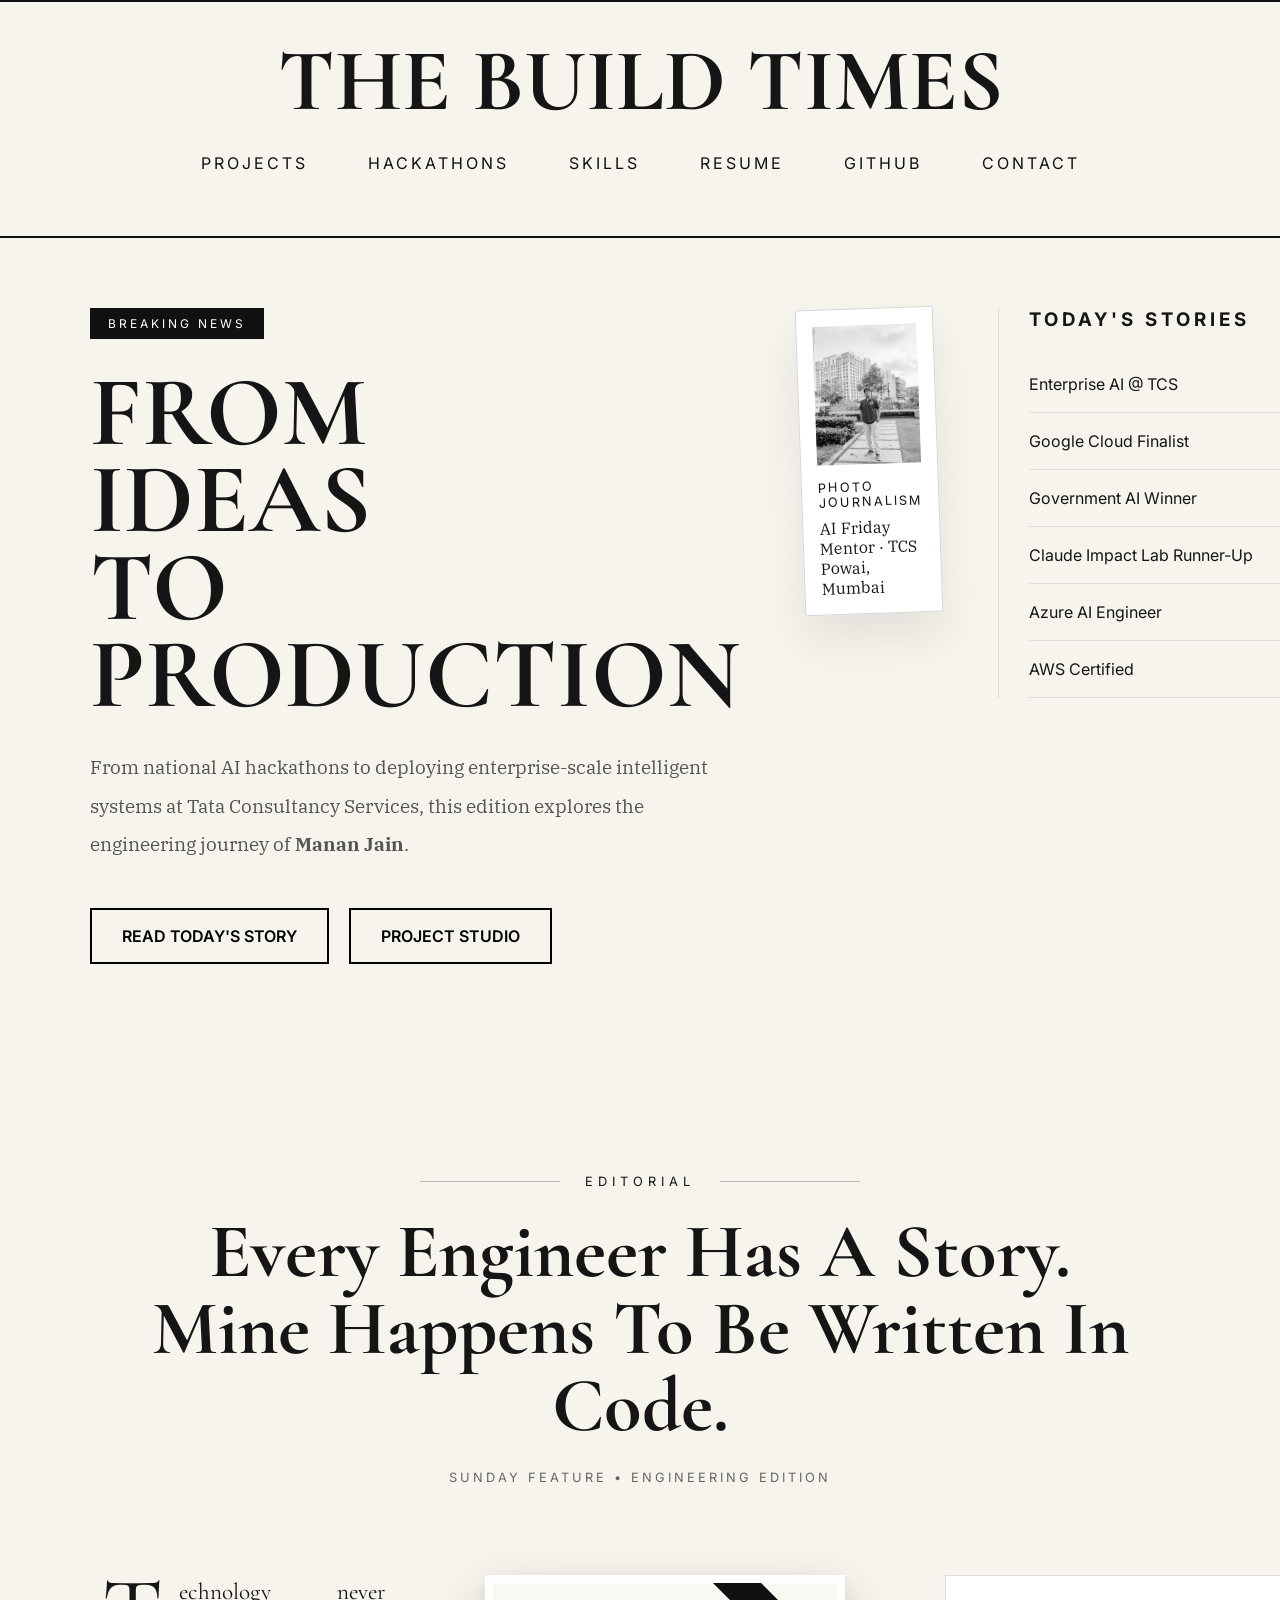
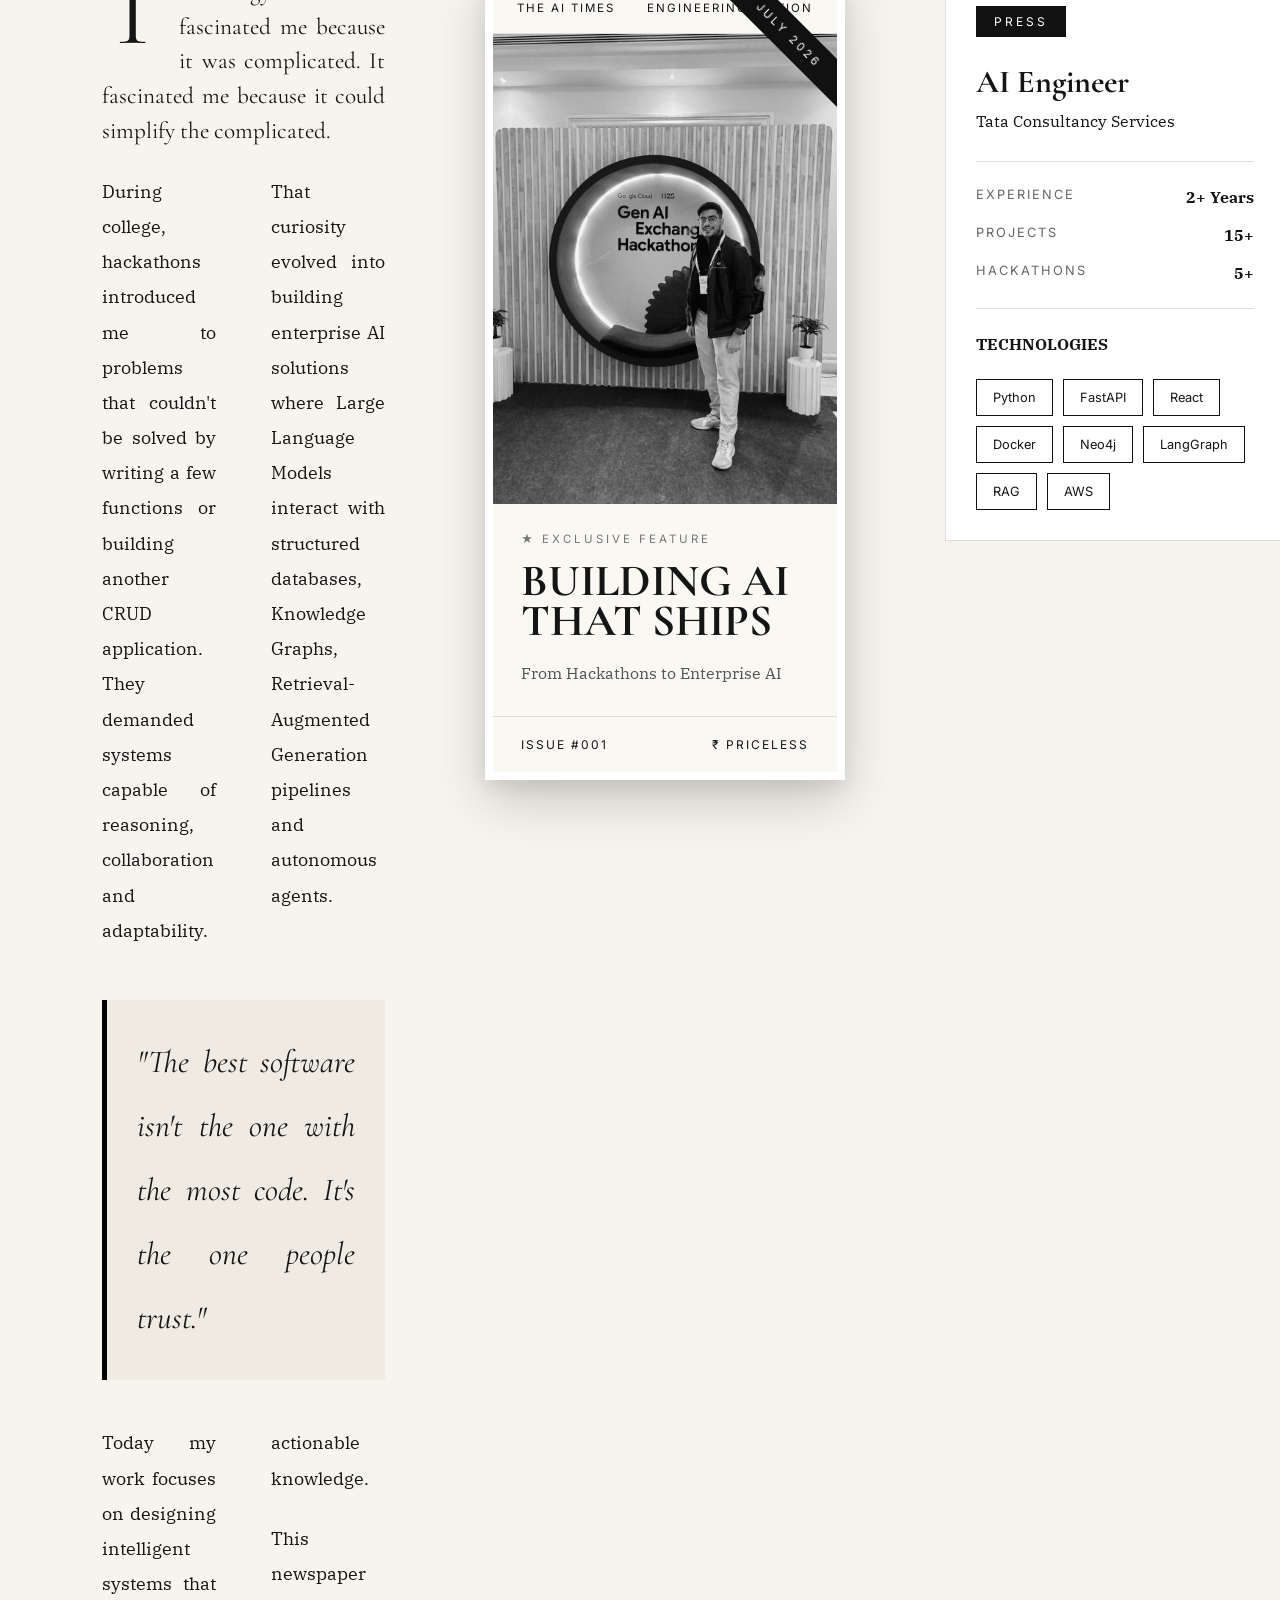
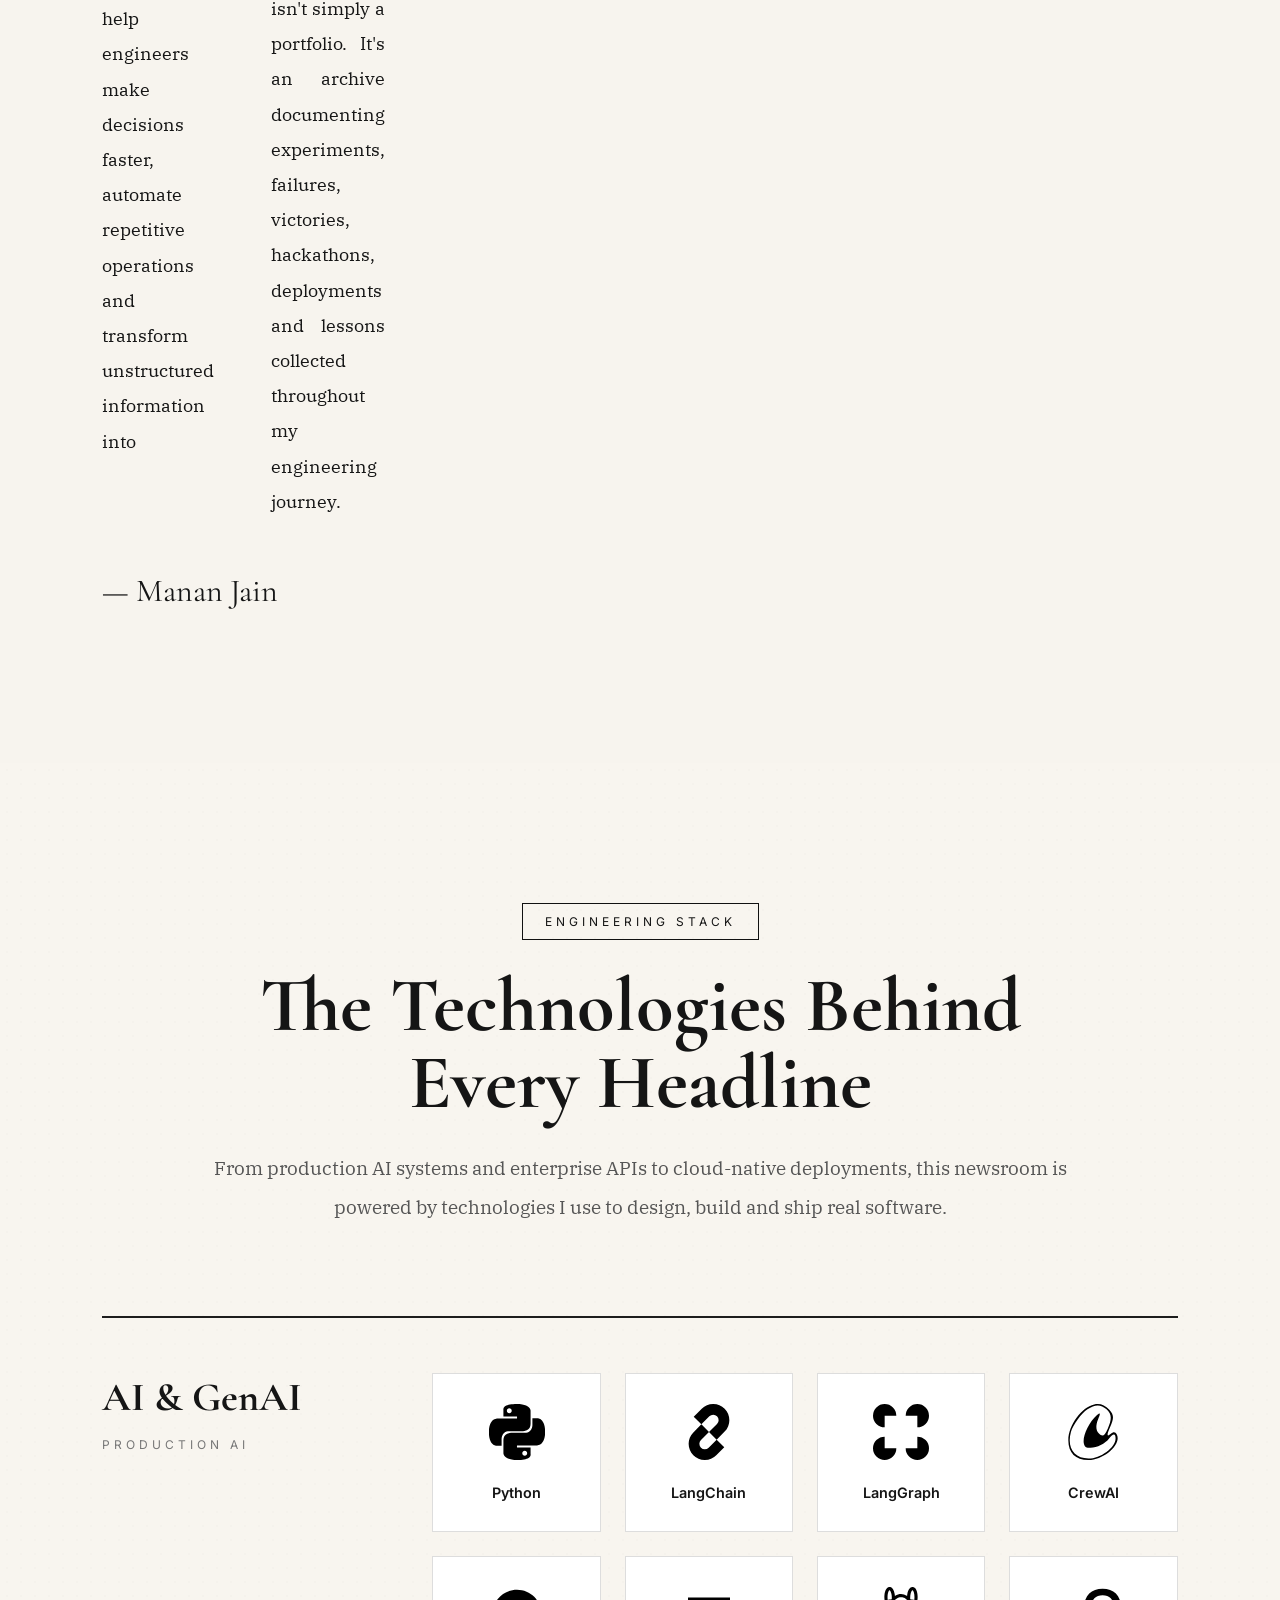
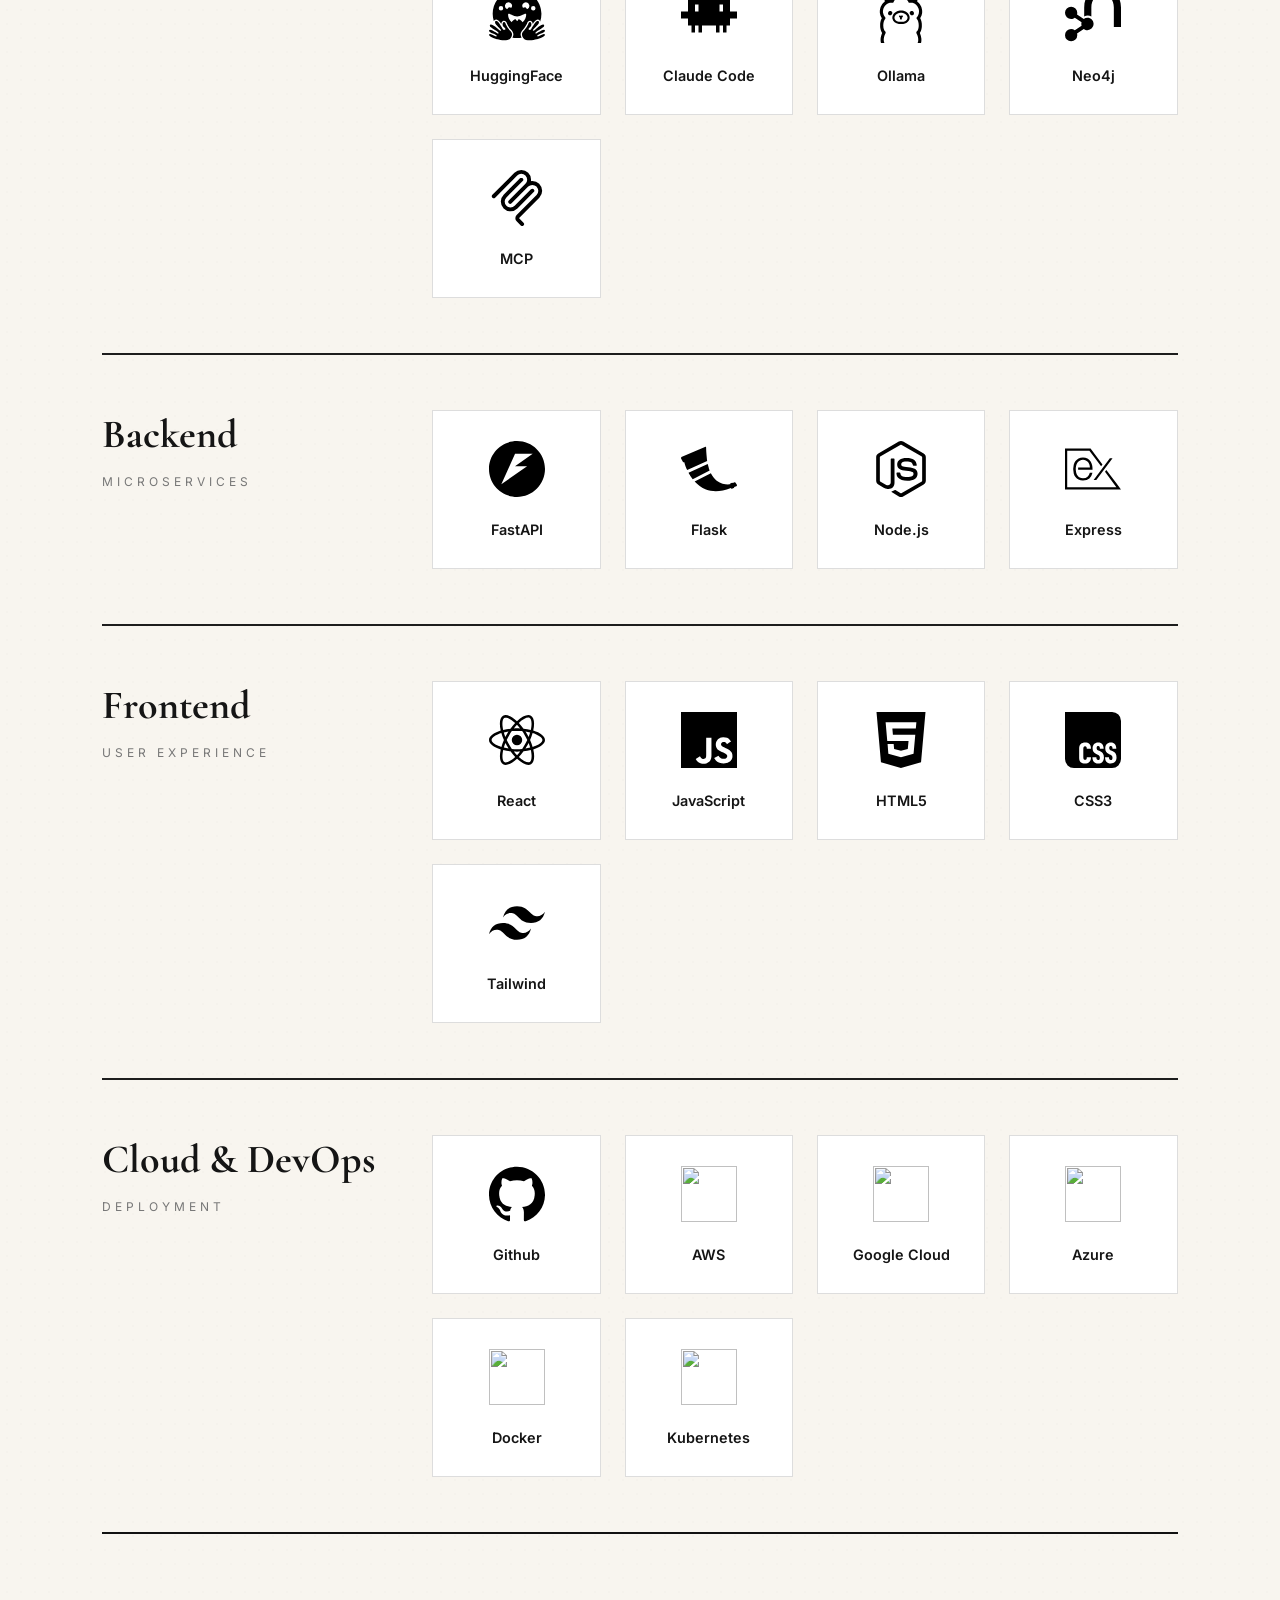
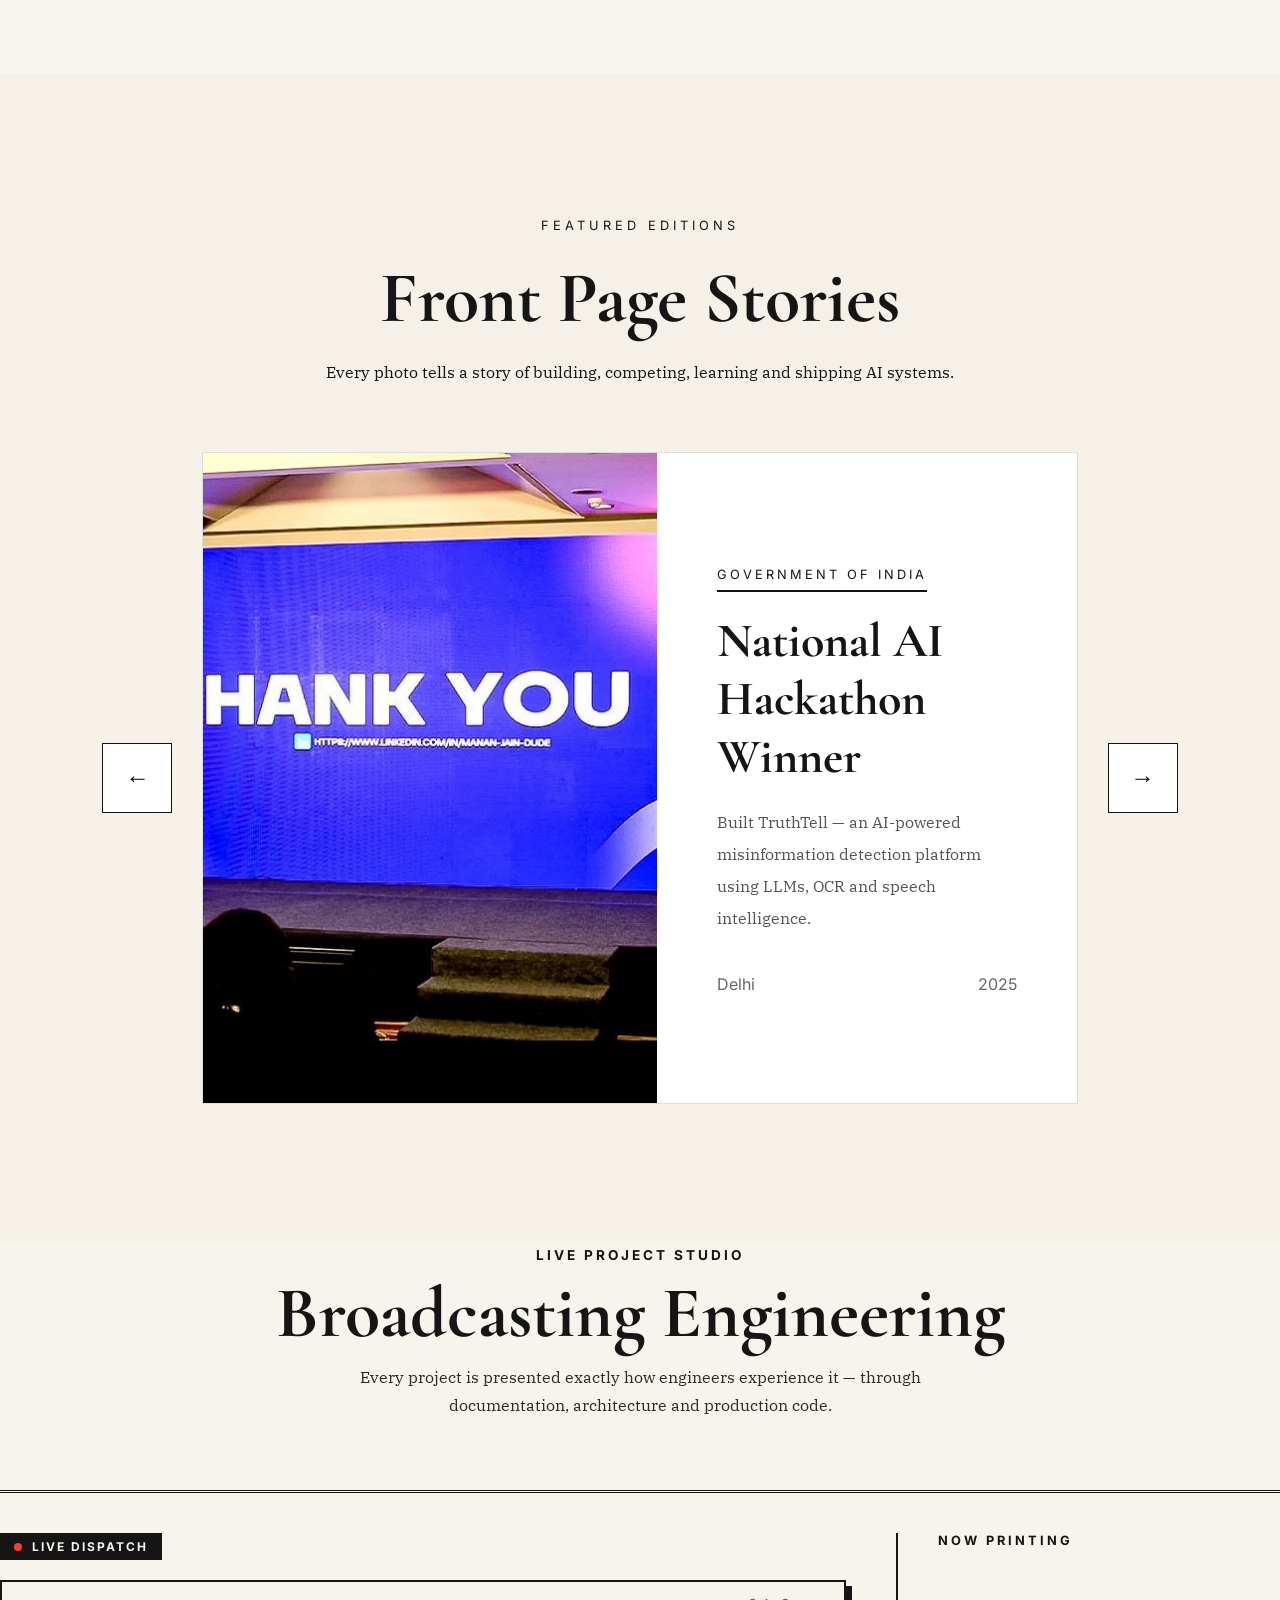
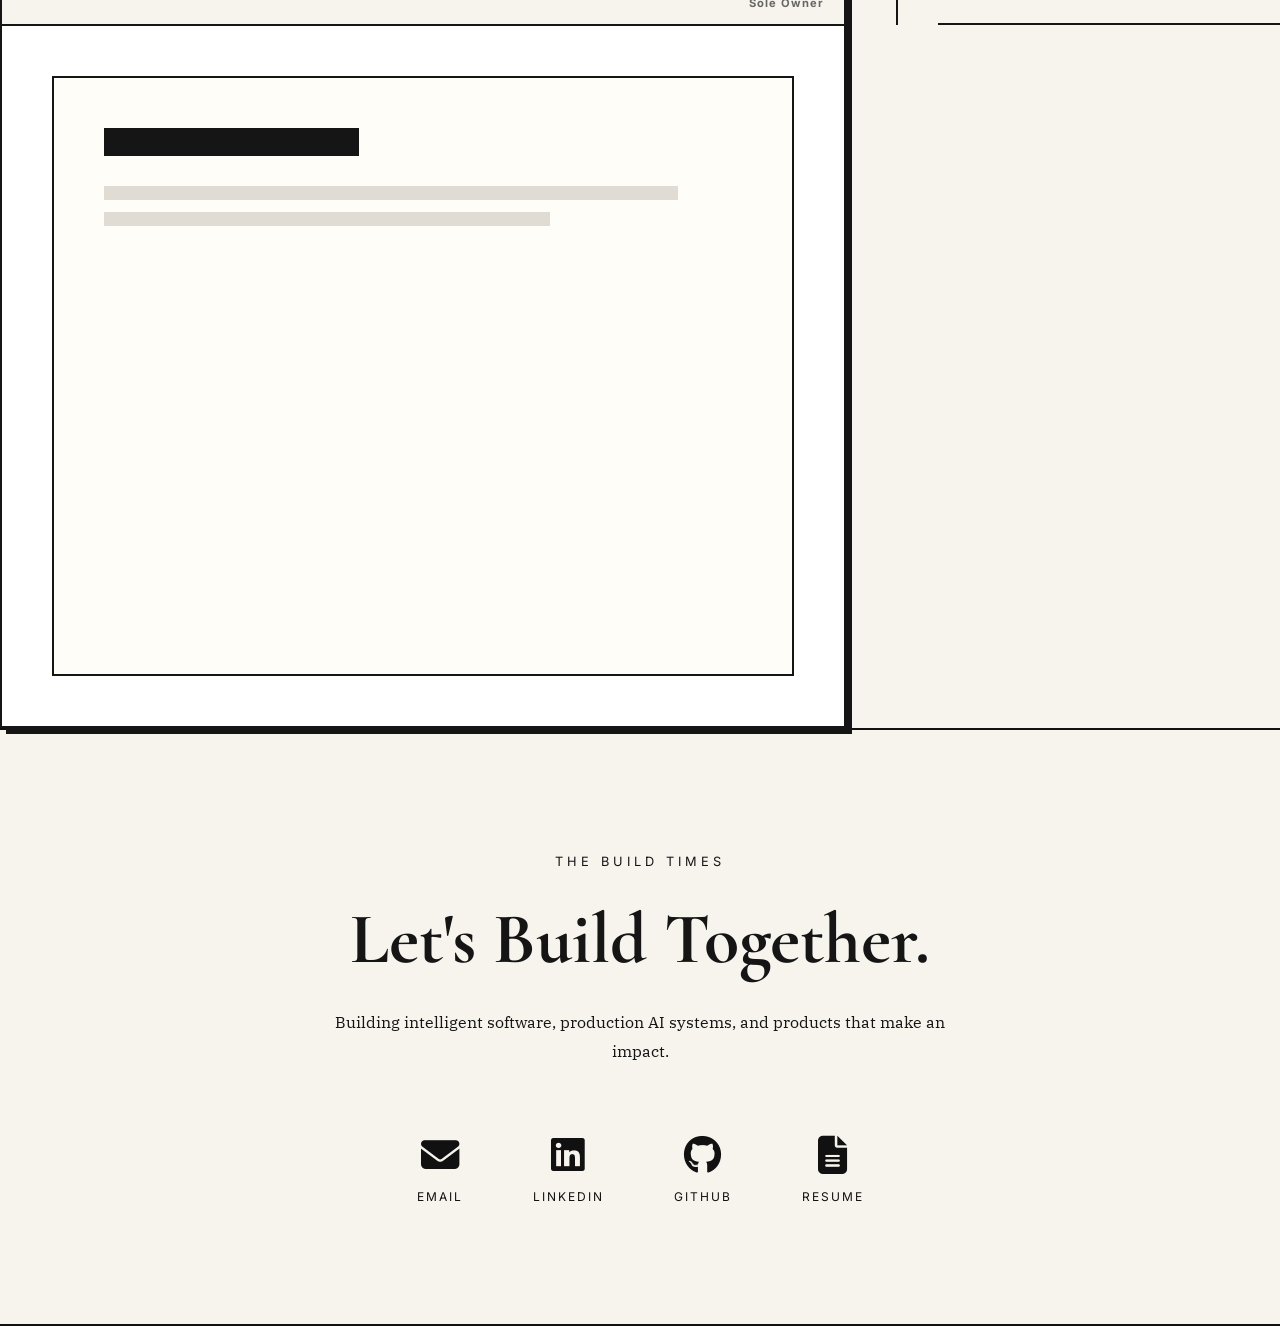
==== commit 8966af7c: "SEO optimization" ====
--- a/index.html
+++ b/index.html
@@ -3,15 +3,65 @@
 
 <head>
 
-    <meta charset="UTF-8">
-
-    <meta name="viewport"
-          content="width=device-width, initial-scale=1.0">
-
-    <meta name="description"
-          content="The AI Times | AI Engineer Manan Jain">
-
-    <title>The AI Times | Manan Jain</title>
+<meta charset="UTF-8">
+
+<meta name="viewport"
+content="width=device-width, initial-scale=1.0">
+
+<title>
+
+Manan Jain | AI Engineer | Agentic AI • Full Stack • GenAI
+
+</title>
+
+<meta name="description"
+content="Portfolio of Manan Jain, an AI Engineer building production-grade Agentic AI systems, RAG pipelines, enterprise copilots, full-stack applications, and intelligent software.">
+
+<meta name="keywords"
+content="Manan Jain, AI Engineer, GenAI, Agentic AI, LangGraph, LangChain, RAG, Full Stack Developer, FastAPI, React, Portfolio">
+
+<meta name="author"
+content="Manan Jain">
+
+<meta name="robots"
+content="index, follow">
+
+<meta name="theme-color"
+content="#F7F4EE">
+
+<link rel="canonical"
+href="https://manan-dude.github.io/PortfolioBuild/">
+
+<!-- Open Graph -->
+
+<meta property="og:type"
+content="website">
+
+<meta property="og:title"
+content="Manan Jain | AI Engineer">
+
+<meta property="og:description"
+content="Building Production AI Systems, Agentic Workflows and Enterprise Software.">
+
+<meta property="og:url"
+content="https://manan-dude.github.io/PortfolioBuild/">
+
+<meta property="og:image"
+content="https://manan-dude.github.io/PortfolioBuild/assets/images/og-image.png">
+
+<!-- Twitter -->
+
+<meta name="twitter:card"
+content="summary_large_image">
+
+<meta name="twitter:title"
+content="Manan Jain | AI Engineer">
+
+<meta name="twitter:description"
+content="AI Engineer building production AI systems.">
+
+<meta name="twitter:image"
+content="https://manan-dude.github.io/PortfolioBuild/assets/images/og-image.png">
 
     <!-- Fonts -->
 
@@ -39,6 +89,25 @@
           <link rel="stylesheet"
 href="https://cdnjs.cloudflare.com/ajax/libs/font-awesome/6.7.2/css/all.min.css">
 <script src="https://cdnjs.cloudflare.com/ajax/libs/marked/12.0.2/marked.min.js"></script>
+
+<script type="application/ld+json">
+{
+"@context":"https://schema.org",
+"@type":"Person",
+"name":"Manan Jain",
+"url":"https://manan-dude.github.io/PortfolioBuild/",
+"image":"https://manan-dude.github.io/PortfolioBuild/assets/images/profile.jpg",
+"jobTitle":"AI Engineer",
+"worksFor":{
+"@type":"Organization",
+"name":"Tata Consultancy Services"
+},
+"sameAs":[
+"https://github.com/manan-dude",
+"https://www.linkedin.com/in/manan-jain-dude/"
+]
+}
+</script>
 
 </head>
 
--- a/css/style.css
+++ b/css/style.css
@@ -391,4 +391,170 @@
 
     letter-spacing:5px;
 
+}
+
+/*=====================================================
+                RESPONSIVE
+=====================================================*/
+
+@media (max-width:768px){
+
+body{
+
+overflow-x:hidden;
+
+}
+
+/*--------------------
+Masthead
+---------------------*/
+
+.masthead{
+
+padding:20px 5%;
+
+row-gap:18px;
+
+}
+
+.masthead-top,
+.masthead-bottom{
+
+gap:18px;
+
+}
+
+.masthead-top a,
+.masthead-bottom a{
+
+font-size:.7rem;
+
+letter-spacing:1px;
+
+}
+
+.newspaper-name{
+
+font-size:3.2rem;
+
+text-align:center;
+
+line-height:.9;
+
+}
+
+/*--------------------
+Hero
+---------------------*/
+
+.hero{
+
+grid-template-columns:1fr;
+
+gap:40px;
+
+padding:40px 5%;
+
+}
+
+/* Hero Left */
+
+.hero-left{
+
+order:2;
+
+}
+
+.hero-left h2{
+
+font-size:3.2rem;
+
+line-height:1;
+
+margin-bottom:20px;
+
+}
+
+.hero-left p{
+
+font-size:1rem;
+
+line-height:1.8;
+
+max-width:100%;
+
+}
+
+/* Buttons */
+
+.hero-buttons{
+
+flex-direction:column;
+
+gap:15px;
+
+}
+
+.hero-buttons a{
+
+text-align:center;
+
+width:100%;
+
+}
+
+/* Image */
+
+.photo-card{
+
+order:1;
+
+max-width:360px;
+
+margin:auto;
+
+transform:none;
+
+}
+
+.photo-card:hover{
+
+transform:translateY(-8px);
+
+}
+
+/* Right News */
+
+.hero-right{
+
+order:3;
+
+border-left:none;
+
+border-top:1px solid #ddd;
+
+padding-left:0;
+
+padding-top:20px;
+
+width:100%;
+
+}
+
+.hero-right h3{
+
+font-size:.8rem;
+
+letter-spacing:3px;
+
+}
+
+.hero-right li{
+
+padding:14px 0;
+
+font-size:.9rem;
+
+}
+
 }
--- a/css/editor.css
+++ b/css/editor.css
@@ -606,4 +606,259 @@
 
 left:180%;
 
+}
+
+/*=====================================================
+                RESPONSIVE
+=====================================================*/
+
+@media (max-width:1100px){
+
+.editorial{
+
+padding:90px 5%;
+
+}
+
+.editor-title{
+
+font-size:3.5rem;
+
+}
+
+.editorial-grid{
+
+grid-template-columns:1fr;
+
+gap:50px;
+
+}
+
+/* Disable sticky on tablet/mobile */
+
+.magazine-wrapper,
+.editor-photo,
+.press-card{
+
+position:static;
+
+top:auto;
+
+}
+
+/* Better reading */
+
+.editor-story{
+
+column-count:1;
+
+font-size:1.05rem;
+
+}
+
+blockquote{
+
+font-size:1.7rem;
+
+}
+
+.magazine-cover{
+
+margin:auto;
+
+}
+
+.press-card{
+
+max-width:600px;
+
+margin:auto;
+
+}
+
+}
+
+
+@media (max-width:768px){
+
+.editorial{
+
+padding:70px 5%;
+
+}
+
+/* Heading */
+
+.editorial-heading{
+
+gap:12px;
+
+}
+
+.heading-line{
+
+width:45px;
+
+}
+
+.editorial-heading span{
+
+font-size:.7rem;
+
+letter-spacing:2px;
+
+}
+
+/* Title */
+
+.editor-title{
+
+font-size:2.6rem;
+
+line-height:1.1;
+
+}
+
+.editor-date{
+
+font-size:.7rem;
+
+letter-spacing:2px;
+
+margin-top:15px;
+
+}
+
+/* Layout */
+
+.editorial-grid{
+
+grid-template-columns:1fr;
+
+gap:35px;
+
+margin-top:45px;
+
+}
+
+/* Article */
+
+.editor-story{
+
+column-count:1;
+
+column-gap:0;
+
+font-size:1rem;
+
+line-height:1.9;
+
+}
+
+.lead{
+
+font-size:1.25rem;
+
+margin-bottom:25px;
+
+}
+
+.lead:first-letter{
+
+font-size:4rem;
+
+padding-right:10px;
+
+}
+
+blockquote{
+
+font-size:1.4rem;
+
+padding:20px;
+
+margin:30px 0;
+
+}
+
+.editor-story footer{
+
+font-size:1.6rem;
+
+}
+
+/* Magazine */
+
+.magazine-cover{
+
+width:100%;
+
+max-width:340px;
+
+margin:auto;
+
+}
+
+.cover-image{
+
+height:380px;
+
+}
+
+.cover-content h3{
+
+font-size:2rem;
+
+}
+
+.cover-description{
+
+font-size:.95rem;
+
+}
+
+.cover-footer{
+
+padding:16px 20px;
+
+font-size:.7rem;
+
+}
+
+/* Press Card */
+
+.press-card{
+
+padding:22px;
+
+}
+
+.press-card h3{
+
+font-size:1.6rem;
+
+}
+
+.passport{
+
+flex-direction:column;
+
+gap:8px;
+
+}
+
+.skills{
+
+justify-content:center;
+
+}
+
+.skills span{
+
+font-size:.75rem;
+
+padding:8px 12px;
+
+}
+
 }
--- a/css/engineering-stack.css
+++ b/css/engineering-stack.css
@@ -306,4 +306,193 @@
 
 line-height:2;
 
+}
+
+/*=====================================================
+                RESPONSIVE
+=====================================================*/
+
+@media (max-width:1100px){
+
+.engineering-stack{
+
+padding:90px 5%;
+
+}
+
+.stack-header{
+
+margin-bottom:60px;
+
+}
+
+.stack-header h2{
+
+font-size:3.6rem;
+
+}
+
+.stack-header p{
+
+font-size:1.05rem;
+
+}
+
+.stack-category{
+
+grid-template-columns:1fr;
+
+gap:35px;
+
+padding:40px 0;
+
+}
+
+.category-header{
+
+position:static;
+
+}
+
+.tech-preview{
+
+margin-top:50px;
+
+}
+
+}
+
+
+@media (max-width:768px){
+
+.engineering-stack{
+
+padding:70px 5%;
+
+}
+
+/* Header */
+
+.stack-tag{
+
+font-size:.65rem;
+
+letter-spacing:2px;
+
+padding:8px 16px;
+
+}
+
+.stack-header{
+
+margin-bottom:45px;
+
+}
+
+.stack-header h2{
+
+font-size:2.7rem;
+
+line-height:1.1;
+
+}
+
+.stack-header p{
+
+font-size:1rem;
+
+line-height:1.8;
+
+}
+
+/* Category */
+
+.stack-category{
+
+padding:30px 0;
+
+gap:25px;
+
+}
+
+.category-header h3{
+
+font-size:2rem;
+
+}
+
+.category-header span{
+
+font-size:.7rem;
+
+letter-spacing:2px;
+
+}
+
+/* Logo Grid */
+
+.logo-grid{
+
+grid-template-columns:repeat(2,1fr);
+
+gap:15px;
+
+}
+
+.tech-card{
+
+padding:20px 12px;
+
+}
+
+.tech-card img{
+
+width:42px;
+
+height:42px;
+
+}
+
+.tech-card span{
+
+font-size:.8rem;
+
+margin-top:12px;
+
+}
+
+/* Preview */
+
+.tech-preview{
+
+padding:25px;
+
+margin-top:35px;
+
+min-height:auto;
+
+}
+
+.tech-preview h3{
+
+font-size:1.8rem;
+
+}
+
+.preview-block ul{
+
+padding-left:15px;
+
+line-height:1.8;
+
+}
+
+.preview-block span{
+
+font-size:.72rem;
+
+padding:6px 10px;
+
+}
+
 }
--- a/css/hackathon.css
+++ b/css/hackathon.css
@@ -186,4 +186,187 @@
 
 }
 
+}
+
+/*=====================================================
+                RESPONSIVE
+=====================================================*/
+
+@media (max-width:1100px){
+
+.hackathon-section{
+
+padding:90px 5%;
+
+}
+
+.section-title{
+
+margin-bottom:50px;
+
+}
+
+.section-title h2{
+
+font-size:3.5rem;
+
+}
+
+.story{
+
+grid-template-columns:1fr;
+
+}
+
+.story-image img{
+
+height:420px;
+
+}
+
+.story-content{
+
+padding:40px;
+
+}
+
+.story-content h3{
+
+font-size:2.4rem;
+
+}
+
+.carousel{
+
+gap:18px;
+
+}
+
+.nav{
+
+width:55px;
+
+height:55px;
+
+font-size:1.2rem;
+
+}
+
+}
+
+
+@media (max-width:768px){
+
+.hackathon-section{
+
+padding:70px 5%;
+
+}
+
+/* Heading */
+
+.section-title span{
+
+font-size:.7rem;
+
+letter-spacing:2px;
+
+}
+
+.section-title h2{
+
+font-size:2.7rem;
+
+line-height:1.1;
+
+margin:15px 0;
+
+}
+
+/* Carousel */
+
+.carousel{
+
+gap:12px;
+
+}
+
+.story{
+
+grid-template-columns:1fr;
+
+}
+
+/* Image */
+
+.story-image img{
+
+height:260px;
+
+}
+
+/* Content */
+
+.story-content{
+
+padding:24px;
+
+}
+
+.edition{
+
+font-size:.65rem;
+
+letter-spacing:2px;
+
+padding-bottom:5px;
+
+}
+
+.story-content h3{
+
+font-size:2rem;
+
+margin:15px 0;
+
+line-height:1.1;
+
+}
+
+.story-content p{
+
+font-size:.95rem;
+
+line-height:1.8;
+
+}
+
+/* Meta */
+
+.meta{
+
+flex-direction:column;
+
+gap:8px;
+
+margin-top:25px;
+
+font-size:.8rem;
+
+}
+
+/* Navigation */
+
+.nav{
+
+width:46px;
+
+height:46px;
+
+font-size:1rem;
+
+flex-shrink:0;
+
+}
+
 }
--- a/css/projects.css
+++ b/css/projects.css
@@ -525,3 +525,284 @@
     display: block;
 }
 
+/*=====================================================
+                RESPONSIVE
+=====================================================*/
+
+@media (max-width:1100px){
+
+/* Header */
+
+.studio-header h2,
+.live-demo-header h2{
+
+font-size:3.5rem;
+
+}
+
+/* Layout */
+
+.studio-grid{
+
+grid-template-columns:1fr;
+
+gap:40px;
+
+}
+
+/* Sidebar */
+
+.studio-sidebar{
+
+border-left:none;
+
+border-top:2px solid #151515;
+
+padding-left:0;
+
+padding-top:30px;
+
+}
+
+/* Readme */
+
+#readme-container{
+
+margin:30px;
+
+padding:30px;
+
+height:500px;
+
+}
+
+/* Iframe */
+
+#iframe-container{
+
+height:500px;
+
+}
+
+.demo-wrapper iframe{
+
+height:650px;
+
+}
+
+}
+
+
+@media (max-width:768px){
+
+/* Sections */
+
+.studio,
+.live-demo{
+
+padding:70px 5%;
+
+}
+
+/* Header */
+
+.studio-header,
+.live-demo-header{
+
+margin-bottom:40px;
+
+}
+
+.studio-header span,
+.live-demo-header span{
+
+font-size:.7rem;
+
+letter-spacing:2px;
+
+}
+
+.studio-header h2,
+.live-demo-header h2{
+
+font-size:2.7rem;
+
+line-height:1.1;
+
+}
+
+.studio-header p,
+.live-demo-header p{
+
+font-size:1rem;
+
+line-height:1.7;
+
+}
+
+/* Grid */
+
+.studio-grid{
+
+grid-template-columns:1fr;
+
+gap:30px;
+
+}
+
+/* Document */
+
+.document-meta-bar{
+
+padding:0 12px;
+
+height:40px;
+
+}
+
+.document-url{
+
+font-size:.7rem;
+
+overflow:hidden;
+
+white-space:nowrap;
+
+text-overflow:ellipsis;
+
+max-width:60%;
+
+}
+
+.document-stamp{
+
+font-size:.6rem;
+
+}
+
+/* README */
+
+#readme-container{
+
+margin:15px;
+
+padding:18px;
+
+height:420px;
+
+font-size:.95rem;
+
+}
+
+/* Markdown */
+
+.markdown-body{
+
+font-size:.95rem;
+
+}
+
+.markdown-body h1{
+
+font-size:2rem;
+
+}
+
+.markdown-body h2{
+
+font-size:1.6rem;
+
+}
+
+.markdown-body h3{
+
+font-size:1.3rem;
+
+}
+
+/* Sidebar */
+
+.playing{
+
+font-size:.7rem;
+
+letter-spacing:2px;
+
+}
+
+#project-title{
+
+font-size:2rem;
+
+}
+
+#project-description{
+
+font-size:.95rem;
+
+margin-bottom:25px;
+
+}
+
+.stack-list{
+
+margin-bottom:25px;
+
+}
+
+.stack-list span{
+
+font-size:.65rem;
+
+padding:6px 10px;
+
+}
+
+/* Project list */
+
+.channel{
+
+font-size:.8rem;
+
+padding:14px 8px;
+
+}
+
+/* Demo */
+
+.demo-toolbar{
+
+padding:14px 16px;
+
+flex-direction:column;
+
+gap:12px;
+
+align-items:flex-start;
+
+}
+
+.demo-status{
+
+font-size:.7rem;
+
+letter-spacing:2px;
+
+}
+
+.demo-wrapper iframe{
+
+height:500px;
+
+}
+
+/* Local iframe */
+
+#iframe-container{
+
+height:420px;
+
+}
+
+}
+
